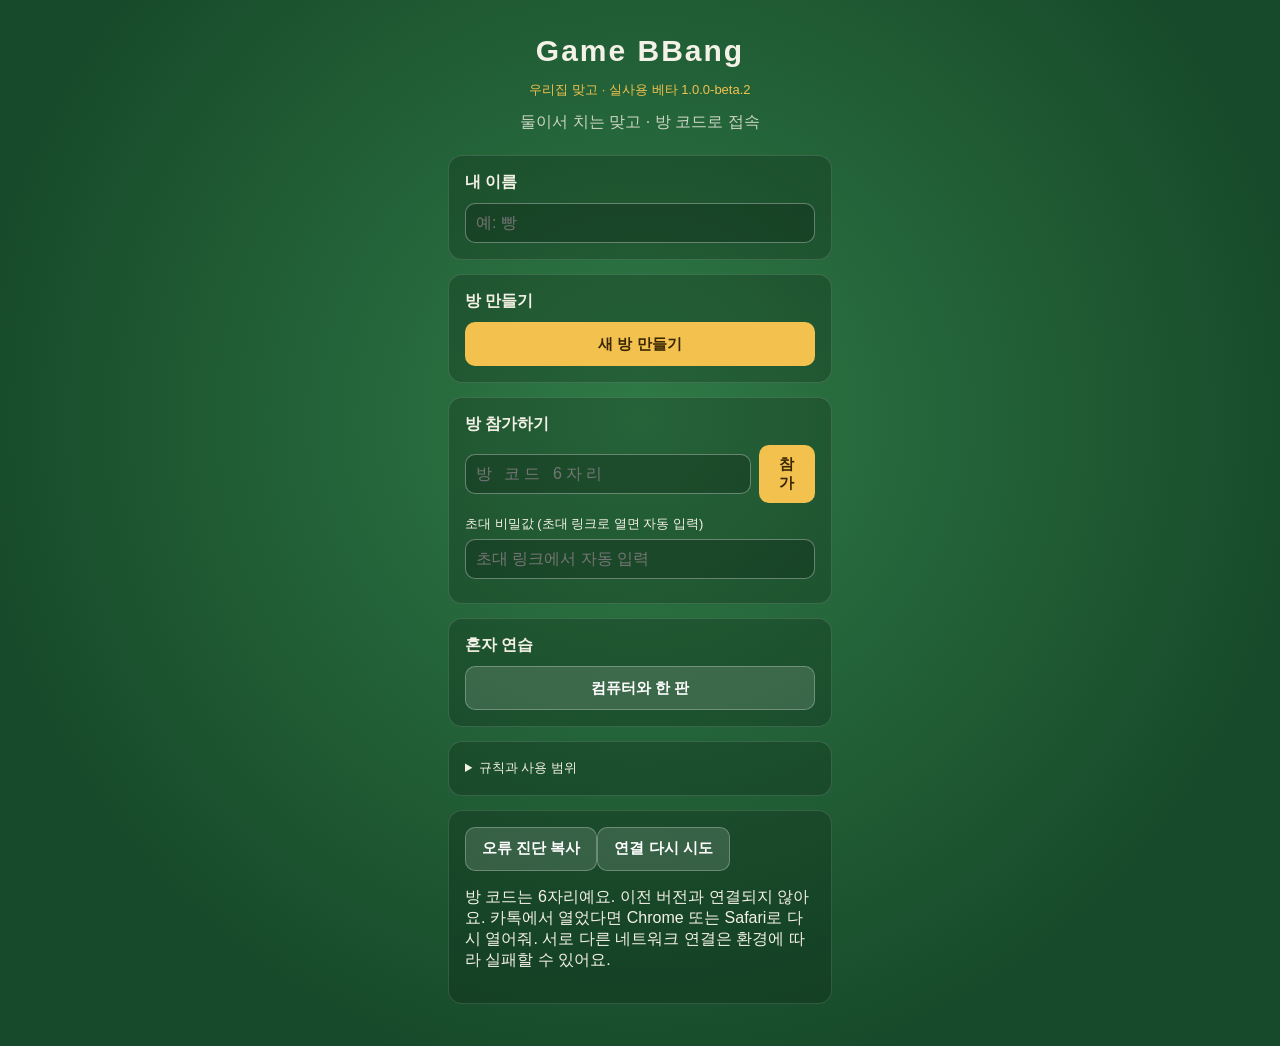
==== index.html @ 7ce7e58b "Restore passing checks and harden received state validation" ====
<!doctype html>
<html lang="ko">
<head>
<meta charset="utf-8">
<meta name="viewport" content="width=device-width,initial-scale=1">
<title>Game BBang · 우리집 맞고</title>
<script src="peerjs.min.js"></script>
<link rel="stylesheet" href="style.css?v=1.0.0-beta.2-r2">
</head>
<body>
<div id="updateNotice" role="status"></div>
<div id="globalNotice" role="status" aria-live="polite"></div>
<div id="lobby">
  <h1>Game BBang</h1><p class="build">우리집 맞고 · 실사용 베타 <span id="versionLabel"></span></p>
  <div class="sub">둘이서 치는 맞고 · 방 코드로 접속</div>
  <div class="panel">
    <h3>내 이름</h3>
    <input id="myname" maxlength="8" placeholder="예: 빵">
  </div>
  <div class="panel" id="hostPanel">
    <h3>방 만들기</h3>
    <button class="btn" style="width:100%" onclick="startHost()">새 방 만들기</button>
    <div id="resumeBox" style="margin-top:8px;display:none"><button class="btn2" style="width:100%" onclick="startHost(true)">이전 판 이어하기 (<span id="resumeCode"></span>)</button></div>
    <div id="hostWait" style="display:none">
      <div class="muted" style="margin-top:12px">상대에게 초대 링크를 둘끼리만 공유해줘</div>
      <div class="code" id="hostCode">----</div>
      <div class="row"><button class="btn2" style="flex:1" onclick="copyLink()">초대 링크 복사</button><button class="btn2" onclick="shareInvite()">초대 공유</button></div>
      <div class="muted" id="hostMsg" style="margin-top:8px;text-align:center">상대 접속 기다리는 중...</div>
    </div>
  </div>
  <div class="panel">
    <h3>방 참가하기</h3>
    <div class="row"><input id="joinCode" maxlength="6" placeholder="방 코드 6자리" style="text-transform:uppercase;letter-spacing:4px"><button class="btn" onclick="startGuest()">참가</button></div>
    <label for="joinSecret">초대 비밀값 (초대 링크로 열면 자동 입력)</label><input id="joinSecret" type="password" autocomplete="off" placeholder="초대 링크에서 자동 입력"><div class="muted" id="joinMsg" style="margin-top:8px"></div>
  </div>
  <div class="panel">
    <h3>혼자 연습</h3>
    <button class="btn2" style="width:100%" onclick="startBot()">컴퓨터와 한 판</button>
  </div>
  <details class="panel"><summary>규칙과 사용 범위</summary><div class="rules"><b>BBang 기본 맞고 1 · 실사용 베타</b><p>48장, 손패 10장씩, 바닥 8장. 손이나 바닥에 같은 월 4장이 있으면 다시 나눠요. 총통은 사용하지 않아요.</p><p>7점부터 고/스톱. 1고 +1점, 2고 이상 +2점. 3고부터 ×2, 4고 ×4… 마지막 손패로 새로 난 경우 자동 스톱. 고 이후 점수가 오르지 않고 패를 모두 쓰면 나가리.</p><p>3광 3점(비 포함 2), 4광 4, 5광 15. 열끗·띠는 5장부터 1점씩. 고도리 5, 홍단·청단·초단 각 3. 피는 10장부터 1점씩, 쌍피는 2장.</p><p>쪽·따닥·바닥 같은 월 3장 먹기·싹쓸이는 상대 피 한 장씩 가져와요. 쌍피만 있으면 그 한 장을 가져와요. 바닥 3장이 처음부터 깔린 경우도 동일해요. 자뻑 추가 보너스·3뻑 승리는 없어요. 마지막 전체 차례는 싹쓸이 보너스 없음.</p><p>피박: 이긴 사람 피 점수 있음, 상대 피 1~5. 광박: 이긴 사람 광 점수 있음, 상대 광 0. 멍박: 이긴 사람 열끗 7장 이상. 고박: 진 사람이 고 선언. 각 ×2.</p><p>흔들기: 내 차례 손에 같은 월 3장이 있으면 공개 선언. 월마다 판당 한 번, 승리 시 ×2. 폭탄·9월 열끗 쌍피 전환은 사용하지 않아요. 나가리마다 다음 판 배율 ×2 누적.</p><p>돈·환전·결제 없는 개인용 점수 게임. 방장은 전체 패를 관리하므로 부정행위 방지용 경쟁 서비스가 아니에요.</p></div></details>
<div class="panel"><button class="btn2" onclick="copyDiagnostics()">오류 진단 복사</button><button class="btn2" onclick="reconnectNow()">연결 다시 시도</button><p>방 코드는 6자리예요. 이전 버전과 연결되지 않아요. 카톡에서 열었다면 Chrome 또는 Safari로 다시 열어줘. 서로 다른 네트워크 연결은 환경에 따라 실패할 수 있어요.</p></div>
</div><!-- info wrapper -->
<div id="game">
  <div class="top"><span id="topL"></span><span id="conn"></span></div>
  <div style="text-align:right"><button class="btn2" style="font-size:12px;padding:5px 9px" onclick="askExit()">게임방 나가기</button></div>
  <div class="player" id="oppBox"></div>
  <div id="table"></div>
  <div id="lastPlay" aria-label="마지막 차례"></div>
  <div class="player" id="meBox"></div>
  <div id="connectionHelp" hidden class="panel"><b>연결을 확인 중이에요.</b><p>상대가 돌아올 때까지 진행을 멈춰요. 방장은 초대 링크를 다시 보내고, 참가자는 다시 연결을 눌러줘. 참가자는 최대 5회 자동 재시도해요. 복구가 끝날 때까지 패를 낼 수 없어요.</p><button class="btn2" onclick="reconnectNow()">다시 연결</button></div>
  <div class="gameTools"><button class="btn2" id="zoomButton" aria-pressed="false" onclick="toggleCardZoom()">패 크게</button><button class="btn2" onclick="showCaptures()">획득 패 보기</button><button class="btn2" id="soundButton" aria-pressed="false" onclick="toggleSound()">소리 켜기</button><button class="btn2" onclick="copyDiagnostics()">오류 진단</button><button class="btn2" onclick="shareInvite()" id="inGameShare">초대 공유</button></div>
<div id="status" role="status" aria-live="polite"></div>
  <div id="shakeBar" class="row" style="justify-content:center;flex-wrap:wrap"></div>
  <div id="hand"></div>
  <details id="history"><summary>이번 판 진행 기록 <span id="historyCount"></span></summary><div id="historyList" aria-live="polite"></div></details>
  <details id="gameHelp"><summary>게임 방법과 점수</summary><p>같은 월을 맞춰요. 노란 테두리는 바닥과 맞는 패, 파란 테두리는 선택할 패예요. Tab·Enter·스페이스로도 선택할 수 있어요.</p><div class="rules"><b>BBang 기본 맞고 1 · 실사용 베타</b><p>48장, 손패 10장씩, 바닥 8장. 손이나 바닥에 같은 월 4장이 있으면 다시 나눠요. 총통은 사용하지 않아요.</p><p>7점부터 고/스톱. 1고 +1점, 2고 이상 +2점. 3고부터 ×2, 4고 ×4… 마지막 손패로 새로 난 경우 자동 스톱. 고 이후 점수가 오르지 않고 패를 모두 쓰면 나가리.</p><p>3광 3점(비 포함 2), 4광 4, 5광 15. 열끗·띠는 5장부터 1점씩. 고도리 5, 홍단·청단·초단 각 3. 피는 10장부터 1점씩, 쌍피는 2장.</p><p>쪽·따닥·바닥 같은 월 3장 먹기·싹쓸이는 상대 피 한 장씩 가져와요. 쌍피만 있으면 그 한 장을 가져와요. 바닥 3장이 처음부터 깔린 경우도 동일해요. 자뻑 추가 보너스·3뻑 승리는 없어요. 마지막 전체 차례는 싹쓸이 보너스 없음.</p><p>피박: 이긴 사람 피 점수 있음, 상대 피 1~5. 광박: 이긴 사람 광 점수 있음, 상대 광 0. 멍박: 이긴 사람 열끗 7장 이상. 고박: 진 사람이 고 선언. 각 ×2.</p><p>흔들기: 내 차례 손에 같은 월 3장이 있으면 공개 선언. 월마다 판당 한 번, 승리 시 ×2. 폭탄·9월 열끗 쌍피 전환은 사용하지 않아요. 나가리마다 다음 판 배율 ×2 누적.</p><p>돈·환전·결제 없는 개인용 점수 게임. 방장은 전체 패를 관리하므로 부정행위 방지용 경쟁 서비스가 아니에요.</p></div></details>
</div>
<dialog id="diagnosticDialog" aria-labelledby="diagnosticTitle"><h2 id="diagnosticTitle">오류 진단</h2><p id="diagnosticStatus"></p><textarea id="diagnosticText" readonly aria-label="개인정보를 제외한 오류 진단"></textarea><button class="btn" onclick="$('diagnosticDialog').close()">닫기</button></dialog>
<dialog id="captureDialog" aria-labelledby="captureTitle"><h2 id="captureTitle">획득 패 자세히</h2><div id="captureContents"></div><button class="btn" onclick="$('captureDialog').close()">닫기</button></dialog>
<dialog id="exitConfirm" aria-labelledby="exitTitle"><h2 id="exitTitle">게임방을 나갈까?</h2><p id="exitMessage"></p><div class="row"><button type="button" class="btn2" onclick="$('exitConfirm').close()">계속 게임</button><button type="button" class="btn" onclick="leaveGame()">나가기</button></div></dialog>
<div id="modal"><div class="box" id="mbox"></div></div>
<div id="toast"></div><div id="sharing"><span id="shareMessage" role="status"></span><input id="inviteLink" aria-label="복사할 초대 주소" readonly hidden></div>

<script src="engine.js?v=1.0.0-beta.2-r2"></script>
<script src="network.js?v=1.0.0-beta.2-r2"></script>
<script src="ui.js?v=1.0.0-beta.2-r2"></script>
</body>
</html>
---- style.css ----
*{box-sizing:border-box}
body{margin:0;font-family:"Pretendard","Apple SD Gothic Neo","Malgun Gothic",sans-serif;background:radial-gradient(circle at 50% 40%,#2f7a46,#174a2a 75%);color:#f4f1e6;min-height:100vh;-webkit-user-select:none;user-select:none}
button{font-family:inherit;cursor:pointer;border:0;border-radius:10px;padding:10px 16px;font-size:15px;font-weight:700}
.btn{background:#f2c14e;color:#3a2600}.btn2{background:#ffffff22;color:#fff;border:1px solid #ffffff44}.btnr{background:#d9443b;color:#fff}
input{font-family:inherit;font-size:16px;padding:10px;border-radius:10px;border:1px solid #ffffff55;background:#00000033;color:#fff;width:100%}
#lobby{max-width:420px;margin:0 auto;padding:28px 18px}
#lobby h1{text-align:center;font-size:30px;margin:6px 0 2px;letter-spacing:2px}
#lobby .sub{text-align:center;opacity:.8;margin-bottom:22px}
.panel{background:#00000030;border:1px solid #ffffff22;border-radius:14px;padding:16px;margin-bottom:14px}
.panel h3{margin:0 0 10px;font-size:16px}
.row{display:flex;gap:8px;align-items:center}
.code{font-size:34px;font-weight:900;letter-spacing:6px;text-align:center;color:#f2c14e;margin:8px 0}
.muted{opacity:.75;font-size:13px}
details{font-size:13px;line-height:1.6}
#game{display:none;max-width:760px;margin:0 auto;padding:6px 8px 12px}
.top{display:flex;justify-content:space-between;align-items:center;font-size:13px;padding:4px 2px}
.top b{color:#f2c14e}
.player{background:#00000028;border-radius:12px;padding:6px 8px;margin:4px 0}
.phead{display:flex;justify-content:space-between;align-items:center;font-size:14px;margin-bottom:4px}
.phead .sc{font-weight:900;color:#f2c14e;font-size:16px}
.turnmark{display:inline-block;background:#f2c14e;color:#3a2600;border-radius:6px;padding:0 6px;font-size:12px;margin-left:4px}
.caps{display:flex;gap:6px;flex-wrap:wrap;min-height:34px}
.cg{display:flex;align-items:flex-end;background:#00000022;border-radius:6px;padding:2px 4px 2px 2px}
.cg .cards{display:flex}.cg .cards .card{margin-right:-14px}.cg .cards .card:last-child{margin-right:0}
.cg .cnt{font-size:11px;margin-left:4px;opacity:.9;white-space:nowrap}
.items{font-size:11px;opacity:.85;margin-top:2px;min-height:14px}
.backs{display:flex}.backs .card{margin-right:-18px}
#table{position:relative;min-height:170px;background:#0000001a;border:2px dashed #ffffff1f;border-radius:16px;margin:6px 0;padding:10px;display:flex;flex-wrap:wrap;gap:8px;align-content:flex-start;justify-content:center}
.stack{display:flex;flex-direction:column}.stack .card+.card{margin-top:calc(var(--w)*-0.95)}
.deck{position:relative;display:flex;flex-direction:column;align-items:center;font-size:12px;margin-right:6px}
#status{text-align:center;font-weight:700;padding:6px;min-height:30px}
#hand{display:flex;flex-wrap:wrap;justify-content:center;gap:5px;padding:6px 0 10px;--w:52px}
.card{--w:34px;width:var(--w);height:calc(var(--w)*1.55);border-radius:5px;background:linear-gradient(180deg,#fffaf0 0%,var(--mc,#eee) 100%);border:1.5px solid #8b1d1d;position:relative;display:inline-flex;flex-direction:column;align-items:center;justify-content:space-between;font-size:calc(var(--w)*.24);box-shadow:0 1px 3px #0007;padding:2px 0;color:#222;flex:none;transition:transform .15s}
#table .card{--w:42px}#hand .card{--w:52px}
.card .mo{font-weight:900;color:#8b1d1d;line-height:1}
.card .nm{font-size:.8em;color:#444;line-height:1}
.card .sym{font-weight:900;line-height:1.1;text-align:center;border-radius:4px;padding:1px 2px}
.k-gwang .sym{background:#d9443b;color:#fff;border-radius:50%;width:1.9em;height:1.9em;display:flex;align-items:center;justify-content:center;font-size:1.1em}
.k-hong .sym{background:#d9443b;color:#fff}.k-cheong .sym{background:#2f62c9;color:#fff}.k-cho .sym{background:#3f8f3a;color:#fff}.k-tti .sym{background:#888;color:#fff}
.k-yeol .sym{background:#f2c14e;color:#3a2600}.k-ssang .sym{background:#6b3fa0;color:#fff}.k-pi .sym{color:#666}
.card.back{background:repeating-linear-gradient(45deg,#b3261e,#b3261e 4px,#9b1d17 4px,#9b1d17 8px);border-color:#5a0f0b}
.card.back *{display:none}
.card.match{box-shadow:0 0 0 3px #f2c14e,0 2px 6px #000a}
.card.playable{cursor:pointer}.card.playable:hover{transform:translateY(-6px)}
.card.sel{transform:translateY(-10px);box-shadow:0 0 0 3px #fff}
.card.opt{cursor:pointer;box-shadow:0 0 0 3px #4ee0f2;animation:pulse 1s infinite}
.card.lastf{box-shadow:0 0 0 3px #ff8a3d}
@keyframes pulse{50%{transform:scale(1.07)}}
#modal{position:fixed;inset:0;background:#000a;display:none;align-items:center;justify-content:center;z-index:20;padding:16px}
#modal .box{background:#1f5e36;border:2px solid #f2c14e;border-radius:16px;padding:18px;max-width:380px;width:100%;text-align:center}
#modal h2{margin:0 0 10px}
#modal .opts{display:flex;justify-content:center;gap:12px;margin:12px 0}
#modal .opts .card{--w:60px}
#modal table{width:100%;font-size:14px;margin:8px 0;border-collapse:collapse}#modal td{padding:3px;border-bottom:1px solid #ffffff22}#modal td:last-child{text-align:right}
#toast{position:fixed;top:40%;left:50%;transform:translate(-50%,-50%);background:#f2c14e;color:#3a2600;font-size:28px;font-weight:900;padding:14px 26px;border-radius:16px;box-shadow:0 6px 24px #000a;display:none;z-index:30;white-space:nowrap}
#lastPlay{display:flex;gap:6px;align-items:center;justify-content:center;min-height:40px;margin:4px 0;font-size:12px;color:#fff}#lastPlay .card{--w:28px}#history{background:#00000028;border-radius:12px;padding:10px;margin:8px 0;font-size:13px}#history summary,#gameHelp summary{cursor:pointer;font-weight:700}#gameHelp{background:#00000028;border-radius:12px;padding:10px;margin:8px 0;font-size:13px;line-height:1.65}button.card:focus-visible{outline:4px solid #fff;outline-offset:3px;z-index:2}#historyList{max-height:180px;overflow:auto;margin-top:8px;line-height:1.6}#historyList p{margin:3px 0;border-bottom:1px solid #ffffff18;padding:3px 0}
#exitConfirm{max-width:360px;width:calc(100% - 32px);border:2px solid #f2c14e;border-radius:16px;background:#1f5e36;color:#fff;padding:20px;font-family:inherit}#exitConfirm::backdrop{background:#000a}#exitConfirm h2{margin:0 0 10px;font-size:20px}#exitConfirm p{line-height:1.5}#exitConfirm .row{justify-content:flex-end}
#conn{font-size:12px}
.dot{display:inline-block;width:8px;height:8px;border-radius:50%;background:#aaa;margin-right:4px}.dot.on{background:#5ee06b}.dot.off{background:#e05e5e}

/* Mobile release skin */
:root{color-scheme:dark}body{touch-action:manipulation}input{user-select:text}label{display:block;font-size:13px;margin-top:12px;margin-bottom:6px}.build{text-align:center;color:#f2c14e;font-size:13px}.rules p{line-height:1.7}button{min-height:44px}button:disabled{opacity:.5;cursor:default}.top{flex-wrap:wrap;gap:8px}.phead{flex-wrap:wrap;gap:5px}.caps{max-width:100%;overflow:hidden}.cg{max-width:100%}.cg .cards{flex-wrap:wrap;gap:1px}.cg .cards .card{margin-right:0;--w:23px}.cg .cards .card .nm{display:none}.cg .cards .card .art{opacity:.65}.backs .card{--w:24px;margin-right:-13px}#hand{gap:7px}#hand .card{--w:54px}#table .card{--w:46px}#table{min-height:155px;gap:8px;padding:10px 5px}.card{overflow:hidden;isolation:isolate}.art{position:absolute;left:0;bottom:5px;width:100%;height:80%;z-index:-1;opacity:.8}.card .mo{align-self:flex-start;padding-left:3px;background:#fff9;border-radius:3px}.card .sym{font-size:.9em;background:#fff8;z-index:1}.card .nm{font-size:.7em;background:#fffd;width:100%;text-align:center}.k-gwang .sym{background:#b3261e;color:white}.k-hong .sym{background:#b3261e;color:white}.k-cheong .sym{background:#265bc1;color:white}.k-cho .sym{background:#267b38;color:white}.card.opt{animation:none;outline:2px solid #4ee0f2}.card.playable:hover{transform:none}#lastPlay{flex-wrap:wrap}#modal .box{max-height:86dvh;overflow:auto;overscroll-behavior:contain}#modal{padding:8px}#toast{max-width:90vw;white-space:normal;font-size:18px;pointer-events:none}.modalActions{display:flex;flex-wrap:wrap;gap:8px;justify-content:center;margin-top:10px}#sharing{position:fixed;bottom:8px;left:5%;width:90%;z-index:40;background:#153e26;border-radius:8px;padding:0 5px}#sharing:has(#shareMessage:empty){display:none}#exitConfirm{max-height:85dvh;overflow:auto}#exitConfirm .row{flex-wrap:wrap}#status{line-height:1.6}#connectionHelp[hidden]{display:none}@media(max-width:360px){#hand .card{--w:48px}#table .card{--w:44px}.phead{font-size:12px}}@media(prefers-reduced-motion:reduce){*{transition:none!important;animation:none!important}}

/* Recovery release */
#globalNotice{position:sticky;top:0;z-index:60;background:#fff2b7;color:#292100;padding:10px;font-size:14px;text-align:center;overflow-wrap:anywhere}#globalNotice:empty{display:none}.gameTools{display:flex;gap:6px;flex-wrap:wrap;justify-content:center;margin-top:8px}.gameTools button{font-size:12px;padding:7px 9px}.connectionWarning{background:#fff2b7;color:#292100;border-radius:6px;padding:10px}#game.largeCards #hand .card{--w:64px}#game.largeCards #table .card{--w:54px}#diagnosticDialog,#captureDialog{max-width:600px;width:calc(100% - 24px);max-height:85dvh;overflow:auto;border:2px solid #f2c14e;border-radius:14px;background:#1f5e36;color:#fff;padding:16px}#diagnosticText{width:100%;height:250px;user-select:text;color:#222;background:#fff;font-size:13px}#captureDialog .cg .cards .card{--w:54px}#captureDialog .caps,#captureDialog .cg{overflow:visible;flex-wrap:wrap}#captureDialog .cg{margin-bottom:8px}#captureDialog .cg .cards .card .nm{display:block}#captureDialog .cg .cards .card .art{opacity:.8}button:disabled{cursor:default}#sharing input{user-select:text}.modalActions button{min-height:44px}

#updateNotice{position:sticky;top:0;z-index:59;background:#173e66;color:#fff;padding:8px;text-align:center;font-size:13px}#updateNotice:empty{display:none}
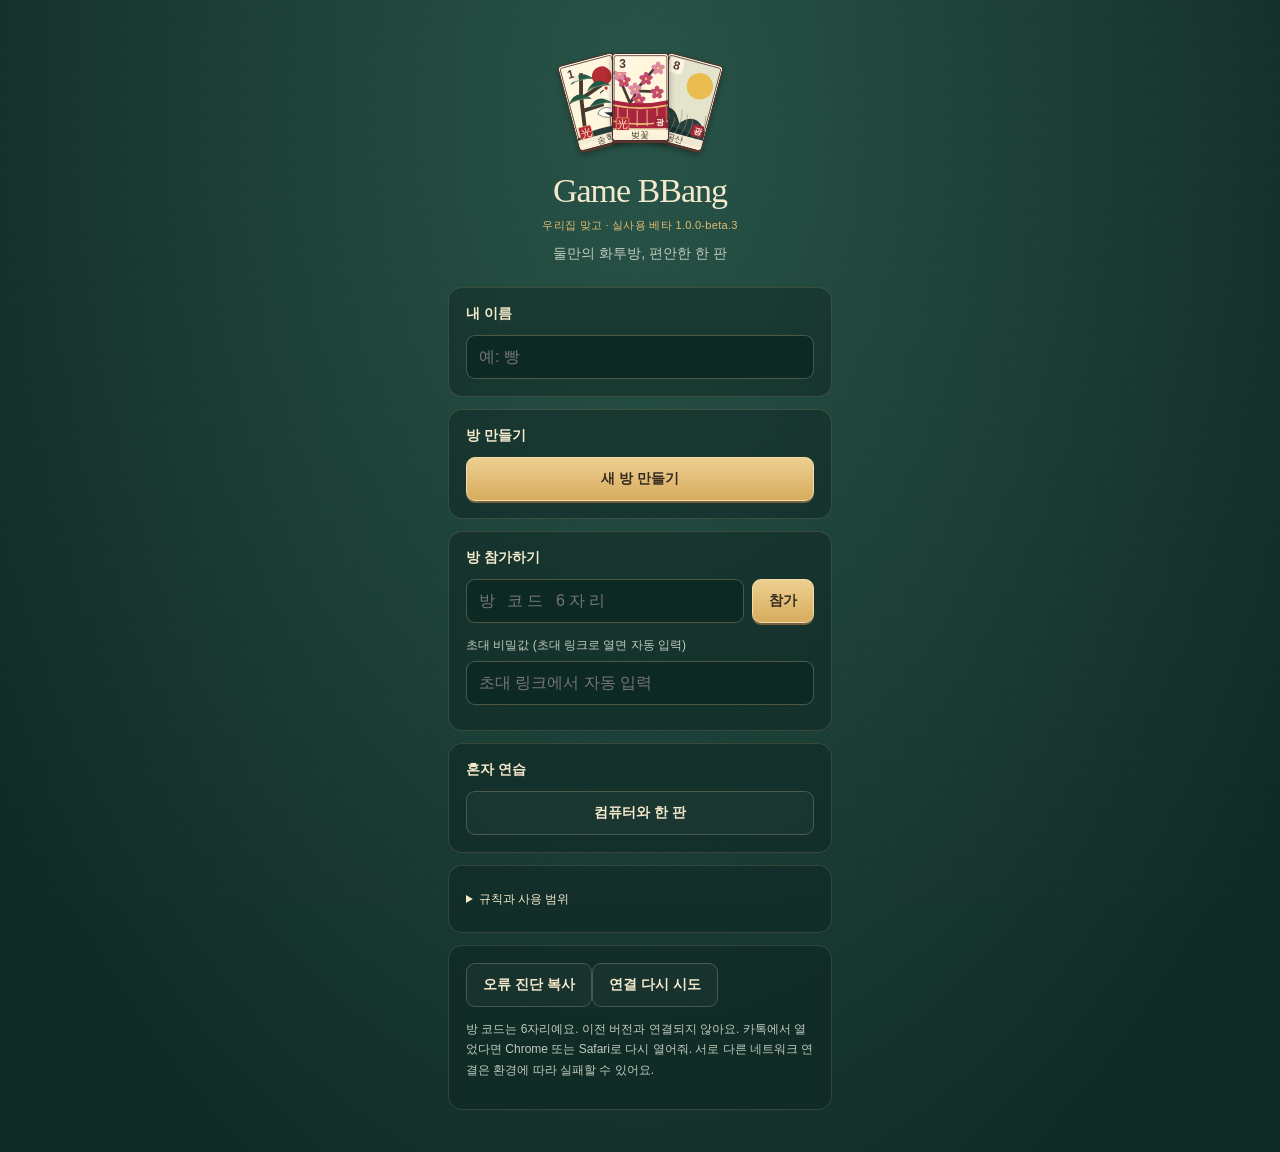
==== commit dac5d3fb: "Add original hwatu artwork and graphics preview" ====
--- a/index.html
+++ b/index.html
@@ -5,14 +5,14 @@
 <meta name="viewport" content="width=device-width,initial-scale=1">
 <title>Game BBang · 우리집 맞고</title>
 <script src="peerjs.min.js"></script>
-<link rel="stylesheet" href="style.css?v=1.0.0-beta.2-r2">
+<link rel="stylesheet" href="style.css?v=1.0.0-beta.3">
 </head>
 <body>
 <div id="updateNotice" role="status"></div>
 <div id="globalNotice" role="status" aria-live="polite"></div>
 <div id="lobby">
-  <h1>Game BBang</h1><p class="build">우리집 맞고 · 실사용 베타 <span id="versionLabel"></span></p>
-  <div class="sub">둘이서 치는 맞고 · 방 코드로 접속</div>
+  <div class="lobby-mark" id="lobbyMark" aria-hidden="true"></div><h1>Game BBang</h1><p class="build">우리집 맞고 · 실사용 베타 <span id="versionLabel"></span></p>
+  <div class="sub">둘만의 화투방, 편안한 한 판</div>
   <div class="panel">
     <h3>내 이름</h3>
     <input id="myname" maxlength="8" placeholder="예: 빵">
@@ -42,27 +42,29 @@
 </div><!-- info wrapper -->
 <div id="game">
   <div class="top"><span id="topL"></span><span id="conn"></span></div>
-  <div style="text-align:right"><button class="btn2" style="font-size:12px;padding:5px 9px" onclick="askExit()">게임방 나가기</button></div>
+  <div class="exitRow"><button class="btn2" style="font-size:12px;padding:5px 9px" onclick="askExit()">게임방 나가기</button></div>
   <div class="player" id="oppBox"></div>
   <div id="table"></div>
   <div id="lastPlay" aria-label="마지막 차례"></div>
   <div class="player" id="meBox"></div>
   <div id="connectionHelp" hidden class="panel"><b>연결을 확인 중이에요.</b><p>상대가 돌아올 때까지 진행을 멈춰요. 방장은 초대 링크를 다시 보내고, 참가자는 다시 연결을 눌러줘. 참가자는 최대 5회 자동 재시도해요. 복구가 끝날 때까지 패를 낼 수 없어요.</p><button class="btn2" onclick="reconnectNow()">다시 연결</button></div>
-  <div class="gameTools"><button class="btn2" id="zoomButton" aria-pressed="false" onclick="toggleCardZoom()">패 크게</button><button class="btn2" onclick="showCaptures()">획득 패 보기</button><button class="btn2" id="soundButton" aria-pressed="false" onclick="toggleSound()">소리 켜기</button><button class="btn2" onclick="copyDiagnostics()">오류 진단</button><button class="btn2" onclick="shareInvite()" id="inGameShare">초대 공유</button></div>
+
 <div id="status" role="status" aria-live="polite"></div>
   <div id="shakeBar" class="row" style="justify-content:center;flex-wrap:wrap"></div>
   <div id="hand"></div>
+  <details class="toolsPanel"><summary>도구 · 설정</summary>  <div class="gameTools"><button class="btn2" id="zoomButton" aria-pressed="false" onclick="toggleCardZoom()">패 크게</button><button class="btn2" onclick="showCaptures()">획득 패 보기</button><button class="btn2" id="soundButton" aria-pressed="false" onclick="toggleSound()">소리 켜기</button><button class="btn2" onclick="copyDiagnostics()">오류 진단</button><button class="btn2" onclick="shareInvite()" id="inGameShare">초대 공유</button></div></details>
   <details id="history"><summary>이번 판 진행 기록 <span id="historyCount"></span></summary><div id="historyList" aria-live="polite"></div></details>
   <details id="gameHelp"><summary>게임 방법과 점수</summary><p>같은 월을 맞춰요. 노란 테두리는 바닥과 맞는 패, 파란 테두리는 선택할 패예요. Tab·Enter·스페이스로도 선택할 수 있어요.</p><div class="rules"><b>BBang 기본 맞고 1 · 실사용 베타</b><p>48장, 손패 10장씩, 바닥 8장. 손이나 바닥에 같은 월 4장이 있으면 다시 나눠요. 총통은 사용하지 않아요.</p><p>7점부터 고/스톱. 1고 +1점, 2고 이상 +2점. 3고부터 ×2, 4고 ×4… 마지막 손패로 새로 난 경우 자동 스톱. 고 이후 점수가 오르지 않고 패를 모두 쓰면 나가리.</p><p>3광 3점(비 포함 2), 4광 4, 5광 15. 열끗·띠는 5장부터 1점씩. 고도리 5, 홍단·청단·초단 각 3. 피는 10장부터 1점씩, 쌍피는 2장.</p><p>쪽·따닥·바닥 같은 월 3장 먹기·싹쓸이는 상대 피 한 장씩 가져와요. 쌍피만 있으면 그 한 장을 가져와요. 바닥 3장이 처음부터 깔린 경우도 동일해요. 자뻑 추가 보너스·3뻑 승리는 없어요. 마지막 전체 차례는 싹쓸이 보너스 없음.</p><p>피박: 이긴 사람 피 점수 있음, 상대 피 1~5. 광박: 이긴 사람 광 점수 있음, 상대 광 0. 멍박: 이긴 사람 열끗 7장 이상. 고박: 진 사람이 고 선언. 각 ×2.</p><p>흔들기: 내 차례 손에 같은 월 3장이 있으면 공개 선언. 월마다 판당 한 번, 승리 시 ×2. 폭탄·9월 열끗 쌍피 전환은 사용하지 않아요. 나가리마다 다음 판 배율 ×2 누적.</p><p>돈·환전·결제 없는 개인용 점수 게임. 방장은 전체 패를 관리하므로 부정행위 방지용 경쟁 서비스가 아니에요.</p></div></details>
 </div>
 <dialog id="diagnosticDialog" aria-labelledby="diagnosticTitle"><h2 id="diagnosticTitle">오류 진단</h2><p id="diagnosticStatus"></p><textarea id="diagnosticText" readonly aria-label="개인정보를 제외한 오류 진단"></textarea><button class="btn" onclick="$('diagnosticDialog').close()">닫기</button></dialog>
 <dialog id="captureDialog" aria-labelledby="captureTitle"><h2 id="captureTitle">획득 패 자세히</h2><div id="captureContents"></div><button class="btn" onclick="$('captureDialog').close()">닫기</button></dialog>
 <dialog id="exitConfirm" aria-labelledby="exitTitle"><h2 id="exitTitle">게임방을 나갈까?</h2><p id="exitMessage"></p><div class="row"><button type="button" class="btn2" onclick="$('exitConfirm').close()">계속 게임</button><button type="button" class="btn" onclick="leaveGame()">나가기</button></div></dialog>
-<div id="modal"><div class="box" id="mbox"></div></div>
+<div id="modal" role="dialog" aria-modal="true" aria-label="선택 및 판 결과"><div class="box" id="mbox"></div></div>
 <div id="toast"></div><div id="sharing"><span id="shareMessage" role="status"></span><input id="inviteLink" aria-label="복사할 초대 주소" readonly hidden></div>
 
-<script src="engine.js?v=1.0.0-beta.2-r2"></script>
-<script src="network.js?v=1.0.0-beta.2-r2"></script>
-<script src="ui.js?v=1.0.0-beta.2-r2"></script>
+<script src="engine.js?v=1.0.0-beta.3"></script>
+<script src="network.js?v=1.0.0-beta.3"></script>
+<script src="artwork.js?v=1.0.0-beta.3"></script>
+<script src="ui.js?v=1.0.0-beta.3"></script>
 </body>
 </html>
--- a/style.css
+++ b/style.css
@@ -1,68 +1 @@
-
-*{box-sizing:border-box}
-body{margin:0;font-family:"Pretendard","Apple SD Gothic Neo","Malgun Gothic",sans-serif;background:radial-gradient(circle at 50% 40%,#2f7a46,#174a2a 75%);color:#f4f1e6;min-height:100vh;-webkit-user-select:none;user-select:none}
-button{font-family:inherit;cursor:pointer;border:0;border-radius:10px;padding:10px 16px;font-size:15px;font-weight:700}
-.btn{background:#f2c14e;color:#3a2600}.btn2{background:#ffffff22;color:#fff;border:1px solid #ffffff44}.btnr{background:#d9443b;color:#fff}
-input{font-family:inherit;font-size:16px;padding:10px;border-radius:10px;border:1px solid #ffffff55;background:#00000033;color:#fff;width:100%}
-#lobby{max-width:420px;margin:0 auto;padding:28px 18px}
-#lobby h1{text-align:center;font-size:30px;margin:6px 0 2px;letter-spacing:2px}
-#lobby .sub{text-align:center;opacity:.8;margin-bottom:22px}
-.panel{background:#00000030;border:1px solid #ffffff22;border-radius:14px;padding:16px;margin-bottom:14px}
-.panel h3{margin:0 0 10px;font-size:16px}
-.row{display:flex;gap:8px;align-items:center}
-.code{font-size:34px;font-weight:900;letter-spacing:6px;text-align:center;color:#f2c14e;margin:8px 0}
-.muted{opacity:.75;font-size:13px}
-details{font-size:13px;line-height:1.6}
-#game{display:none;max-width:760px;margin:0 auto;padding:6px 8px 12px}
-.top{display:flex;justify-content:space-between;align-items:center;font-size:13px;padding:4px 2px}
-.top b{color:#f2c14e}
-.player{background:#00000028;border-radius:12px;padding:6px 8px;margin:4px 0}
-.phead{display:flex;justify-content:space-between;align-items:center;font-size:14px;margin-bottom:4px}
-.phead .sc{font-weight:900;color:#f2c14e;font-size:16px}
-.turnmark{display:inline-block;background:#f2c14e;color:#3a2600;border-radius:6px;padding:0 6px;font-size:12px;margin-left:4px}
-.caps{display:flex;gap:6px;flex-wrap:wrap;min-height:34px}
-.cg{display:flex;align-items:flex-end;background:#00000022;border-radius:6px;padding:2px 4px 2px 2px}
-.cg .cards{display:flex}.cg .cards .card{margin-right:-14px}.cg .cards .card:last-child{margin-right:0}
-.cg .cnt{font-size:11px;margin-left:4px;opacity:.9;white-space:nowrap}
-.items{font-size:11px;opacity:.85;margin-top:2px;min-height:14px}
-.backs{display:flex}.backs .card{margin-right:-18px}
-#table{position:relative;min-height:170px;background:#0000001a;border:2px dashed #ffffff1f;border-radius:16px;margin:6px 0;padding:10px;display:flex;flex-wrap:wrap;gap:8px;align-content:flex-start;justify-content:center}
-.stack{display:flex;flex-direction:column}.stack .card+.card{margin-top:calc(var(--w)*-0.95)}
-.deck{position:relative;display:flex;flex-direction:column;align-items:center;font-size:12px;margin-right:6px}
-#status{text-align:center;font-weight:700;padding:6px;min-height:30px}
-#hand{display:flex;flex-wrap:wrap;justify-content:center;gap:5px;padding:6px 0 10px;--w:52px}
-.card{--w:34px;width:var(--w);height:calc(var(--w)*1.55);border-radius:5px;background:linear-gradient(180deg,#fffaf0 0%,var(--mc,#eee) 100%);border:1.5px solid #8b1d1d;position:relative;display:inline-flex;flex-direction:column;align-items:center;justify-content:space-between;font-size:calc(var(--w)*.24);box-shadow:0 1px 3px #0007;padding:2px 0;color:#222;flex:none;transition:transform .15s}
-#table .card{--w:42px}#hand .card{--w:52px}
-.card .mo{font-weight:900;color:#8b1d1d;line-height:1}
-.card .nm{font-size:.8em;color:#444;line-height:1}
-.card .sym{font-weight:900;line-height:1.1;text-align:center;border-radius:4px;padding:1px 2px}
-.k-gwang .sym{background:#d9443b;color:#fff;border-radius:50%;width:1.9em;height:1.9em;display:flex;align-items:center;justify-content:center;font-size:1.1em}
-.k-hong .sym{background:#d9443b;color:#fff}.k-cheong .sym{background:#2f62c9;color:#fff}.k-cho .sym{background:#3f8f3a;color:#fff}.k-tti .sym{background:#888;color:#fff}
-.k-yeol .sym{background:#f2c14e;color:#3a2600}.k-ssang .sym{background:#6b3fa0;color:#fff}.k-pi .sym{color:#666}
-.card.back{background:repeating-linear-gradient(45deg,#b3261e,#b3261e 4px,#9b1d17 4px,#9b1d17 8px);border-color:#5a0f0b}
-.card.back *{display:none}
-.card.match{box-shadow:0 0 0 3px #f2c14e,0 2px 6px #000a}
-.card.playable{cursor:pointer}.card.playable:hover{transform:translateY(-6px)}
-.card.sel{transform:translateY(-10px);box-shadow:0 0 0 3px #fff}
-.card.opt{cursor:pointer;box-shadow:0 0 0 3px #4ee0f2;animation:pulse 1s infinite}
-.card.lastf{box-shadow:0 0 0 3px #ff8a3d}
-@keyframes pulse{50%{transform:scale(1.07)}}
-#modal{position:fixed;inset:0;background:#000a;display:none;align-items:center;justify-content:center;z-index:20;padding:16px}
-#modal .box{background:#1f5e36;border:2px solid #f2c14e;border-radius:16px;padding:18px;max-width:380px;width:100%;text-align:center}
-#modal h2{margin:0 0 10px}
-#modal .opts{display:flex;justify-content:center;gap:12px;margin:12px 0}
-#modal .opts .card{--w:60px}
-#modal table{width:100%;font-size:14px;margin:8px 0;border-collapse:collapse}#modal td{padding:3px;border-bottom:1px solid #ffffff22}#modal td:last-child{text-align:right}
-#toast{position:fixed;top:40%;left:50%;transform:translate(-50%,-50%);background:#f2c14e;color:#3a2600;font-size:28px;font-weight:900;padding:14px 26px;border-radius:16px;box-shadow:0 6px 24px #000a;display:none;z-index:30;white-space:nowrap}
-#lastPlay{display:flex;gap:6px;align-items:center;justify-content:center;min-height:40px;margin:4px 0;font-size:12px;color:#fff}#lastPlay .card{--w:28px}#history{background:#00000028;border-radius:12px;padding:10px;margin:8px 0;font-size:13px}#history summary,#gameHelp summary{cursor:pointer;font-weight:700}#gameHelp{background:#00000028;border-radius:12px;padding:10px;margin:8px 0;font-size:13px;line-height:1.65}button.card:focus-visible{outline:4px solid #fff;outline-offset:3px;z-index:2}#historyList{max-height:180px;overflow:auto;margin-top:8px;line-height:1.6}#historyList p{margin:3px 0;border-bottom:1px solid #ffffff18;padding:3px 0}
-#exitConfirm{max-width:360px;width:calc(100% - 32px);border:2px solid #f2c14e;border-radius:16px;background:#1f5e36;color:#fff;padding:20px;font-family:inherit}#exitConfirm::backdrop{background:#000a}#exitConfirm h2{margin:0 0 10px;font-size:20px}#exitConfirm p{line-height:1.5}#exitConfirm .row{justify-content:flex-end}
-#conn{font-size:12px}
-.dot{display:inline-block;width:8px;height:8px;border-radius:50%;background:#aaa;margin-right:4px}.dot.on{background:#5ee06b}.dot.off{background:#e05e5e}
-
-/* Mobile release skin */
-:root{color-scheme:dark}body{touch-action:manipulation}input{user-select:text}label{display:block;font-size:13px;margin-top:12px;margin-bottom:6px}.build{text-align:center;color:#f2c14e;font-size:13px}.rules p{line-height:1.7}button{min-height:44px}button:disabled{opacity:.5;cursor:default}.top{flex-wrap:wrap;gap:8px}.phead{flex-wrap:wrap;gap:5px}.caps{max-width:100%;overflow:hidden}.cg{max-width:100%}.cg .cards{flex-wrap:wrap;gap:1px}.cg .cards .card{margin-right:0;--w:23px}.cg .cards .card .nm{display:none}.cg .cards .card .art{opacity:.65}.backs .card{--w:24px;margin-right:-13px}#hand{gap:7px}#hand .card{--w:54px}#table .card{--w:46px}#table{min-height:155px;gap:8px;padding:10px 5px}.card{overflow:hidden;isolation:isolate}.art{position:absolute;left:0;bottom:5px;width:100%;height:80%;z-index:-1;opacity:.8}.card .mo{align-self:flex-start;padding-left:3px;background:#fff9;border-radius:3px}.card .sym{font-size:.9em;background:#fff8;z-index:1}.card .nm{font-size:.7em;background:#fffd;width:100%;text-align:center}.k-gwang .sym{background:#b3261e;color:white}.k-hong .sym{background:#b3261e;color:white}.k-cheong .sym{background:#265bc1;color:white}.k-cho .sym{background:#267b38;color:white}.card.opt{animation:none;outline:2px solid #4ee0f2}.card.playable:hover{transform:none}#lastPlay{flex-wrap:wrap}#modal .box{max-height:86dvh;overflow:auto;overscroll-behavior:contain}#modal{padding:8px}#toast{max-width:90vw;white-space:normal;font-size:18px;pointer-events:none}.modalActions{display:flex;flex-wrap:wrap;gap:8px;justify-content:center;margin-top:10px}#sharing{position:fixed;bottom:8px;left:5%;width:90%;z-index:40;background:#153e26;border-radius:8px;padding:0 5px}#sharing:has(#shareMessage:empty){display:none}#exitConfirm{max-height:85dvh;overflow:auto}#exitConfirm .row{flex-wrap:wrap}#status{line-height:1.6}#connectionHelp[hidden]{display:none}@media(max-width:360px){#hand .card{--w:48px}#table .card{--w:44px}.phead{font-size:12px}}@media(prefers-reduced-motion:reduce){*{transition:none!important;animation:none!important}}
-
-/* Recovery release */
-#globalNotice{position:sticky;top:0;z-index:60;background:#fff2b7;color:#292100;padding:10px;font-size:14px;text-align:center;overflow-wrap:anywhere}#globalNotice:empty{display:none}.gameTools{display:flex;gap:6px;flex-wrap:wrap;justify-content:center;margin-top:8px}.gameTools button{font-size:12px;padding:7px 9px}.connectionWarning{background:#fff2b7;color:#292100;border-radius:6px;padding:10px}#game.largeCards #hand .card{--w:64px}#game.largeCards #table .card{--w:54px}#diagnosticDialog,#captureDialog{max-width:600px;width:calc(100% - 24px);max-height:85dvh;overflow:auto;border:2px solid #f2c14e;border-radius:14px;background:#1f5e36;color:#fff;padding:16px}#diagnosticText{width:100%;height:250px;user-select:text;color:#222;background:#fff;font-size:13px}#captureDialog .cg .cards .card{--w:54px}#captureDialog .caps,#captureDialog .cg{overflow:visible;flex-wrap:wrap}#captureDialog .cg{margin-bottom:8px}#captureDialog .cg .cards .card .nm{display:block}#captureDialog .cg .cards .card .art{opacity:.8}button:disabled{cursor:default}#sharing input{user-select:text}.modalActions button{min-height:44px}
-
-#updateNotice{position:sticky;top:0;z-index:59;background:#173e66;color:#fff;padding:8px;text-align:center;font-size:13px}#updateNotice:empty{display:none}
+*{box-sizing:border-box} :root{color-scheme:dark;--ink:#f4e9cc;--gold:#e1bd72;--felt:#173e34;--line:#c6ac7333;--muted:#c1cbbd}body{margin:0;background:radial-gradient(ellipse at 50% 10%,#285448,#102b26 85%);color:var(--ink);font-family:"Pretendard","Apple SD Gothic Neo","Malgun Gothic",sans-serif;min-height:100vh;touch-action:manipulation;-webkit-user-select:none;user-select:none}body:before{content:"";position:fixed;inset:0;pointer-events:none;opacity:.045;background-image:url("data:image/svg+xml,%3Csvg xmlns='http://www.w3.org/2000/svg' width='6' height='6'%3E%3Cpath d='M0 0h1v1H0zm3 3h1v1H3z' fill='%23ffffff'/%3E%3C/svg%3E")}button,input{font:inherit}button{cursor:pointer;border:0;border-radius:9px;padding:11px 16px;min-height:44px;font-size:14px;font-weight:700;touch-action:manipulation}button:disabled{opacity:.52;cursor:default}button:focus-visible,summary:focus-visible{outline:3px solid #90d9e6;outline-offset:3px}.btn{background:linear-gradient(#edcf91,#d7ac5d);color:#322b20;border:1px solid #f5ddaa;box-shadow:0 2px 0 #77613e}.btn2{background:#ffffff08;color:var(--ink);border:1px solid #d2c09844}.btnr{background:#a93342;color:#fff5e1;border:1px solid #d1777e}.row{display:flex;gap:8px;align-items:center}.row>input{min-width:0;flex:1}.row>button{flex-shrink:0;white-space:nowrap}input{padding:12px;border:1px solid #ccba8c55;border-radius:9px;background:#0d2923;color:#fff3d2;width:100%;font-size:16px;user-select:text}label{display:block;font-size:12px;color:var(--muted);margin:14px 0 7px}h1,h2,h3,p{overflow-wrap:anywhere}#lobby{position:relative;max-width:420px;margin:auto;padding:30px 18px}#lobby h1{text-align:center;font-family:Georgia,serif;font-size:34px;font-weight:500;letter-spacing:-1px;margin:6px 0 8px}.build{text-align:center;color:var(--gold);font-size:11px;letter-spacing:.3px;margin:0 0 12px}.sub{text-align:center;font-size:14px;color:var(--muted);margin:0 0 24px}.lobby-mark{display:flex;justify-content:center;align-items:center;height:110px;margin:2px 0 16px}.lobby-mark .card{--w:57px;transform:rotate(-15deg) translate(12px,4px)}.lobby-mark .card:nth-child(2){transform:translateY(-4px);z-index:1}.lobby-mark .card:nth-child(3){transform:rotate(15deg) translate(-12px,4px)}.panel{background:#0a201c66;border:1px solid var(--line);border-radius:14px;padding:17px;margin-bottom:12px}.panel h3{font-size:14px;font-weight:600;margin:0 0 12px}.panel p{font-size:12px;line-height:1.7;color:var(--muted)}.code{font-size:34px;font-weight:800;letter-spacing:6px;text-align:center;color:var(--gold);margin:16px 0}.muted{font-size:12px;color:var(--muted);line-height:1.6}details{font-size:12px;line-height:1.7}summary{cursor:pointer;min-height:32px;align-content:center}#game{display:none;position:relative;max-width:760px;margin:auto;padding:8px 10px 24px}.top{display:flex;justify-content:space-between;gap:5px;align-items:center;font-size:11px;line-height:1.6;flex-wrap:wrap;padding:2px}.top b{color:var(--gold)}#conn{font-size:10px;color:#b9d6bb}#game>.exitRow{text-align:right;height:36px}#game>.exitRow button{min-height:32px;padding:5px 10px;font-size:11px}.player{border:1px solid #d6be7a22;background:#0a241e80;border-radius:12px;padding:9px;margin:4px 0}.phead{display:flex;align-items:center;gap:6px;justify-content:space-between;font-size:13px;flex-wrap:wrap;min-height:22px}.phead .sc{font-size:21px;font-weight:800;color:var(--gold);font-variant-numeric:tabular-nums}.turnmark{display:inline-flex;align-items:center;font-size:10px;color:#292a20;background:var(--gold);padding:1px 6px;border-radius:10px;margin-left:5px;font-weight:700}.caps{display:flex;gap:5px;flex-wrap:wrap;max-width:100%;margin-top:5px;min-height:12px}.cg{display:flex;align-items:center;gap:4px;border-radius:5px;padding:2px 4px;background:#0002;max-width:100%}.cg .cards{display:flex;align-items:flex-end}.cg .cards .card{--w:22px;margin-right:-15px;box-shadow:none}.cg .cards .card:last-child{margin-right:0}.cg .cnt{font-size:10px;color:var(--muted);white-space:nowrap}.cg .cards .card .mo,.cg .cards .card .sym,.cg .cards .card .nm{display:none}.items{font-size:10px;color:#c1cbbd;margin-top:4px;line-height:1.5;min-height:0}.backs{display:flex}.backs .card{--w:18px;margin-right:-12px;box-shadow:none}.backs .card:last-child{margin-right:0}#table{position:relative;display:flex;flex-wrap:wrap;justify-content:center;align-content:center;gap:11px 9px;min-height:207px;margin:9px 0;padding:15px 8px;border:1px solid #d9c18b55;border-radius:25px;background:radial-gradient(ellipse,#2c6150,#214c40 75%);box-shadow:inset 0 0 0 4px #173d3299,inset 0 7px 18px #0003}#table:before{content:"우리집 맞고";position:absolute;inset:0;display:grid;place-items:center;pointer-events:none;font-size:25px;letter-spacing:6px;color:#d6c18a0c;font-weight:800}.stack{display:flex;flex-direction:column;isolation:isolate}.stack .card+.card{margin-top:calc(var(--w)*-1.08)}.deck{display:flex;flex-direction:column;align-items:center;justify-content:center;gap:4px;font-size:10px;color:#e4d9b9;margin-right:5px}.deck .card{box-shadow:2px 2px #b59f7b,4px 4px #4d332e,5px 5px 6px #0007}#hand{display:flex;flex-wrap:wrap;justify-content:center;gap:8px 6px;max-width:336px;margin:auto;padding:8px 0 12px} .card{--w:36px;position:relative;width:var(--w);height:calc(var(--w)*1.55);border-radius:4px;display:inline-flex;flex:none;overflow:visible;isolation:isolate;border:1px solid #462e2e;background:#fff2d8;color:#292820;box-shadow:0 2px 0 #5d352b,0 4px 6px #0005;padding:0;min-height:0;vertical-align:middle;font-size:calc(var(--w)*.19);transition:transform .14s ease,box-shadow .14s ease}.card .art{position:absolute;inset:0;width:100%;height:100%;border-radius:3px;z-index:0;pointer-events:none}.card .mo{position:absolute;left:3px;top:3px;z-index:1;min-width:1.2em;text-align:center;font-size:1.1em;font-weight:900;background:#fff6e3eb;color:#56362e;border-radius:2px;line-height:1.25}.card .sym{position:absolute;right:2px;bottom:12px;z-index:1;border-radius:2px;padding:1px 2px;background:#fff8e5e8;color:#553c2c;font-size:.78em;line-height:1.2;font-weight:800}.card .nm{position:absolute;bottom:0;left:0;right:0;z-index:1;font-size:clamp(8px,calc(var(--w)*.15),11px);line-height:1.2;background:#fff7dfed;color:#443d30;text-align:center;border-radius:0 0 3px 3px}.card.k-gwang .sym,.card.k-hong .sym{background:#9f2538;color:#fff6dd}.card.k-cheong .sym{background:#204d7c;color:#fff6dd}.card.k-ssang .sym{background:#514166;color:#fff6dd}.card.back{background:#752330;overflow:hidden}.card.match{box-shadow:0 0 0 2px #f0cd7a,0 3px 8px #0008}.card.match:after{content:"·";position:absolute;right:1px;top:0;z-index:2;color:#402f14;background:#f0cd7a;font-size:15px;font-weight:900;line-height:12px;width:12px;text-align:center;border-radius:0 3px 0 6px}.card.sel{transform:translateY(-7px);outline:3px solid #fff1b8;outline-offset:2px}.card.opt{outline:3px solid #83d7e3;outline-offset:2px;cursor:pointer}.card.lastf{outline:2px solid #ec9a58;outline-offset:1px}.card.playable{cursor:pointer}.card.playable:active{transform:translateY(-5px)}button.card:focus-visible{outline:3px solid #9de2ed;outline-offset:4px;z-index:3}#hand .card{--w:58px}#table .card{--w:48px}#game.largeCards #hand .card{--w:64px}#game.largeCards #table .card{--w:54px}#lastPlay{display:flex;justify-content:center;align-items:center;gap:5px;font-size:10px;color:var(--muted);flex-wrap:wrap;min-height:32px;margin:4px 0}#lastPlay .card{--w:22px}#lastPlay .card .mo,#lastPlay .card .sym,#lastPlay .card .nm{display:none}#status{font-size:14px;line-height:1.6;text-align:center;padding:9px 7px 3px;font-weight:600;min-height:34px}#status .muted{display:block;font-size:10px}#shakeBar button{font-size:11px;padding:7px 10px;min-height:36px}.toolsPanel,#history,#gameHelp{border-top:1px solid var(--line);padding:9px 2px;font-size:12px;color:var(--muted);margin-top:3px}.toolsPanel summary{text-align:center;color:var(--ink)}.gameTools{display:flex;gap:6px;flex-wrap:wrap;justify-content:center;padding:9px 0}.gameTools button{font-size:12px;padding:8px 10px}.rules p{font-size:12px;line-height:1.8}#historyList{max-height:180px;overflow:auto;line-height:1.6}#historyList p{margin:4px 0;padding:4px 0;border-bottom:1px solid #ffffff12}#modal{position:fixed;inset:0;background:#081b18cf;backdrop-filter:blur(3px);display:none;align-items:center;justify-content:center;z-index:20;padding:16px}#modal .box{background:#173e34;border:1px solid #d6b56c99;border-radius:20px;padding:25px 18px 18px;max-width:390px;width:100%;text-align:center;max-height:88dvh;overflow:auto;overscroll-behavior:contain;box-shadow:0 16px 70px #0008}#modal h2{margin:0 0 15px;font-family:Georgia,serif;font-size:25px;color:#f6dc9d}#modal .opts{display:flex;justify-content:center;gap:14px;margin:17px 0;flex-wrap:wrap}#modal .opts .card{--w:68px}#modal .opts>button:not(.card){min-width:106px;min-height:60px;border-radius:12px}#modal table{width:100%;border-collapse:collapse;margin:15px 0;font-size:13px;text-align:left}#modal td{border-bottom:1px solid #d4c09422;padding:6px}#modal td:last-child{text-align:right}#modal tr:last-child{background:#e5c67d13}#modal tr:last-child td{padding:13px 6px}#modal tr:last-child b{font-size:25px!important;color:#f2d18d!important}.resultScore{font-size:46px;font-weight:800;color:var(--gold);line-height:1.15;margin:12px 0 5px}.resultScore small{font-size:15px;margin-left:4px}.modalActions{border-top:1px solid var(--line);display:flex;justify-content:center;flex-wrap:wrap;gap:7px;margin-top:18px;padding-top:13px}.modalActions button{font-size:11px;min-height:38px;padding:8px 10px}.decisionHint{font-size:12px;line-height:1.7;color:var(--muted);margin-top:6px}#toast{position:fixed;top:36%;left:50%;transform:translate(-50%,-50%);max-width:90vw;white-space:normal;background:#efcd87;color:#382b1f;font-size:24px;font-weight:900;letter-spacing:1px;padding:17px 28px;border:1px solid #fff0bf;border-radius:12px;box-shadow:0 8px 32px #0007;display:none;z-index:30;pointer-events:none}dialog{max-width:600px;width:calc(100% - 24px);max-height:85dvh;overflow:auto;border:1px solid #d6b56c99;border-radius:16px;background:#173e34;color:var(--ink);padding:20px}dialog::backdrop{background:#071c17cc}#exitConfirm{max-width:360px}#exitConfirm h2{margin:0 0 12px;font-size:21px}#exitConfirm p{font-size:14px;line-height:1.7}#exitConfirm .row{justify-content:flex-end;flex-wrap:wrap}#captureDialog .cards{flex-wrap:wrap;gap:7px}#captureDialog .cg{flex-wrap:wrap;gap:10px;margin-bottom:12px;padding:7px}#captureDialog .cards .card{--w:56px;margin-right:0}#captureDialog .card .mo,#captureDialog .card .sym,#captureDialog .card .nm{display:block}#captureDialog .cnt{font-size:13px}#diagnosticText{user-select:text;width:100%;height:250px;color:#222;background:#fff;font-size:12px}#globalNotice,#updateNotice{position:sticky;top:0;z-index:60;background:#f0d79a;color:#29251c;padding:10px;text-align:center;font-size:13px;overflow-wrap:anywhere}#globalNotice:empty,#updateNotice:empty{display:none}#updateNotice{z-index:59;background:#284f67;color:#fff}.connectionWarning{background:#efd493;color:#322c20;border-radius:8px;padding:10px}.connectionWarning+.btn2{margin-bottom:8px}#connectionHelp[hidden]{display:none}#sharing{position:fixed;bottom:8px;left:5%;width:90%;z-index:70;background:#163a2e;border-radius:8px;padding:0 6px}#sharing:has(#shareMessage:empty){display:none}#sharing input{user-select:text}.fx-layer{position:fixed;inset:0;pointer-events:none;z-index:18;overflow:hidden}.fx-card{position:absolute;pointer-events:none;margin:0!important;transform-origin:top left}.fx-pending{opacity:0!important}@media(hover:hover){.card.playable:hover{transform:translateY(-5px)}}@media(max-width:360px){#game{padding:6px 8px 18px}#hand .card{--w:51px}#hand{max-width:294px;gap:7px 6px}#table .card{--w:43px}#table{min-height:189px;gap:10px 7px}#game.largeCards #hand{max-width:100%}#game.largeCards #hand .card{--w:59px}#game.largeCards #table .card{--w:49px}.phead{font-size:12px}#lobby{padding:24px 16px}.card .nm{font-size:.72em}}@media(min-width:680px){#game{padding:14px 20px 30px}#table{min-height:240px}#table .card{--w:58px}#hand{max-width:100%;gap:7px}#hand .card{--w:60px}#game.largeCards #hand{max-width:100%}#game.largeCards #hand .card{--w:64px}.player{padding:12px}#lobby{padding-top:44px}}@media(prefers-reduced-motion:reduce){*,*:before,*:after{transition:none!important;animation:none!important;scroll-behavior:auto!important}.fx-layer{display:none}}
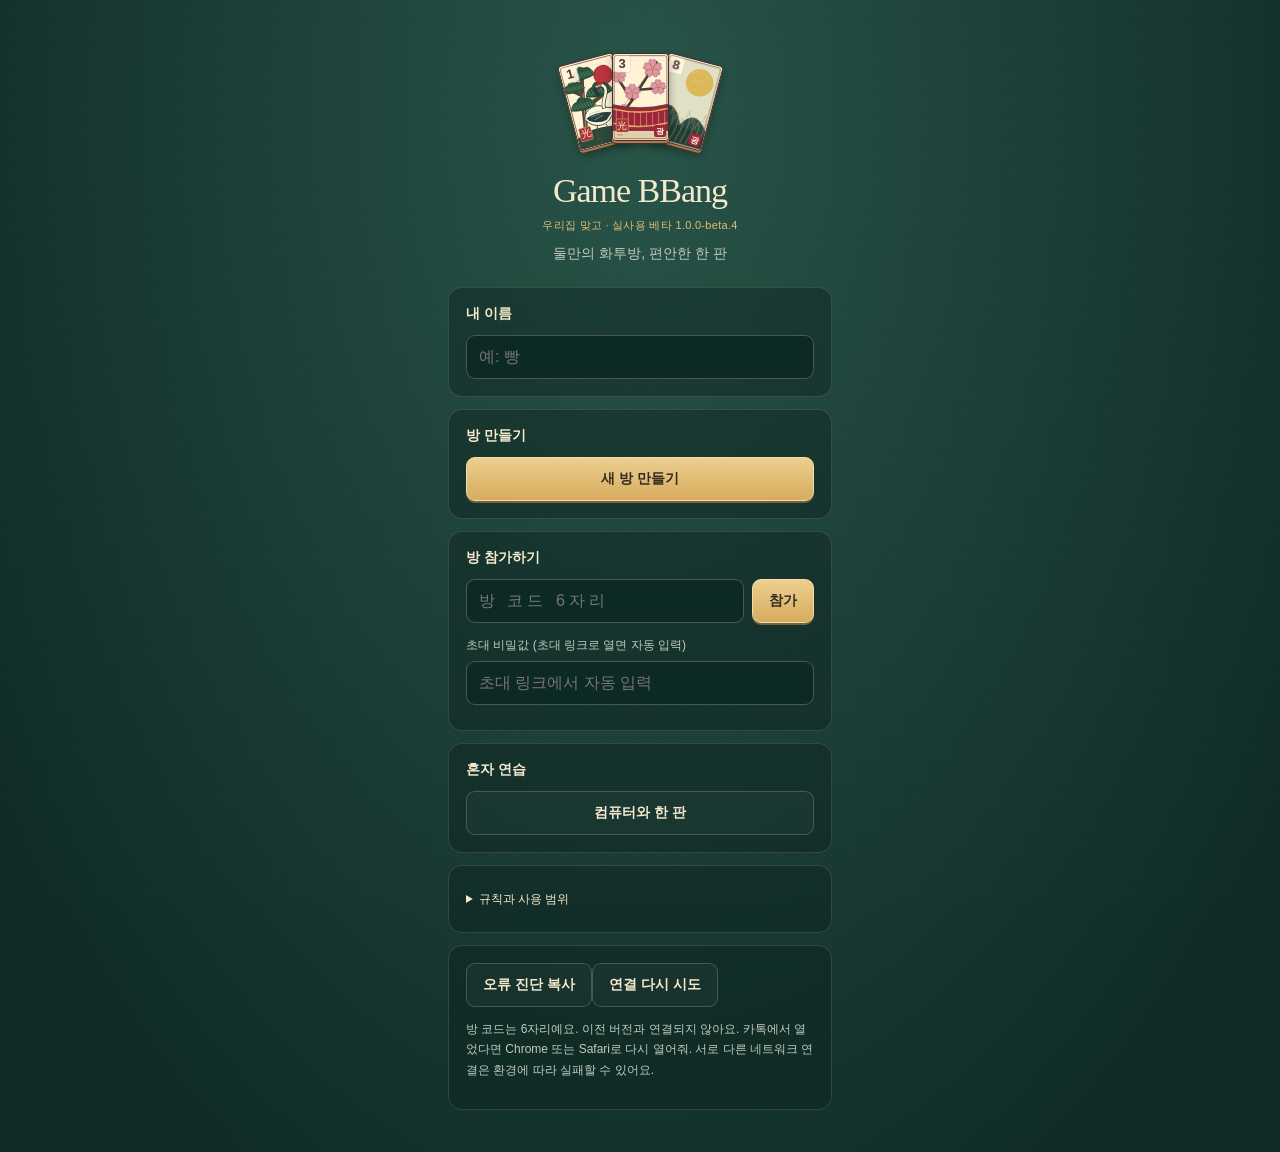
==== commit 2887fff3: "Polish card art, inspection and table layout" ====
--- a/index.html
+++ b/index.html
@@ -5,7 +5,7 @@
 <meta name="viewport" content="width=device-width,initial-scale=1">
 <title>Game BBang · 우리집 맞고</title>
 <script src="peerjs.min.js"></script>
-<link rel="stylesheet" href="style.css?v=1.0.0-beta.3">
+<link rel="stylesheet" href="style.css?v=1.0.0-beta.4">
 </head>
 <body>
 <div id="updateNotice" role="status"></div>
@@ -52,19 +52,20 @@
 <div id="status" role="status" aria-live="polite"></div>
   <div id="shakeBar" class="row" style="justify-content:center;flex-wrap:wrap"></div>
   <div id="hand"></div>
-  <details class="toolsPanel"><summary>도구 · 설정</summary>  <div class="gameTools"><button class="btn2" id="zoomButton" aria-pressed="false" onclick="toggleCardZoom()">패 크게</button><button class="btn2" onclick="showCaptures()">획득 패 보기</button><button class="btn2" id="soundButton" aria-pressed="false" onclick="toggleSound()">소리 켜기</button><button class="btn2" onclick="copyDiagnostics()">오류 진단</button><button class="btn2" onclick="shareInvite()" id="inGameShare">초대 공유</button></div></details>
+  <details class="toolsPanel"><summary>도구 · 설정</summary>  <div class="gameTools"><button class="btn2" id="zoomButton" aria-pressed="false" onclick="toggleCardZoom()">패 크게</button><button class="btn2" id="beginnerButton" aria-pressed="false" onclick="toggleBeginner()">초보자 설명 켜기</button><button class="btn2" onclick="showCardPicker()">패 자세히</button><button class="btn2" onclick="showCaptures()">획득 패 보기</button><button class="btn2" id="soundButton" aria-pressed="false" onclick="toggleSound()">소리 켜기</button><button class="btn2" onclick="copyDiagnostics()">오류 진단</button><button class="btn2" onclick="shareInvite()" id="inGameShare">초대 공유</button></div></details>
   <details id="history"><summary>이번 판 진행 기록 <span id="historyCount"></span></summary><div id="historyList" aria-live="polite"></div></details>
   <details id="gameHelp"><summary>게임 방법과 점수</summary><p>같은 월을 맞춰요. 노란 테두리는 바닥과 맞는 패, 파란 테두리는 선택할 패예요. Tab·Enter·스페이스로도 선택할 수 있어요.</p><div class="rules"><b>BBang 기본 맞고 1 · 실사용 베타</b><p>48장, 손패 10장씩, 바닥 8장. 손이나 바닥에 같은 월 4장이 있으면 다시 나눠요. 총통은 사용하지 않아요.</p><p>7점부터 고/스톱. 1고 +1점, 2고 이상 +2점. 3고부터 ×2, 4고 ×4… 마지막 손패로 새로 난 경우 자동 스톱. 고 이후 점수가 오르지 않고 패를 모두 쓰면 나가리.</p><p>3광 3점(비 포함 2), 4광 4, 5광 15. 열끗·띠는 5장부터 1점씩. 고도리 5, 홍단·청단·초단 각 3. 피는 10장부터 1점씩, 쌍피는 2장.</p><p>쪽·따닥·바닥 같은 월 3장 먹기·싹쓸이는 상대 피 한 장씩 가져와요. 쌍피만 있으면 그 한 장을 가져와요. 바닥 3장이 처음부터 깔린 경우도 동일해요. 자뻑 추가 보너스·3뻑 승리는 없어요. 마지막 전체 차례는 싹쓸이 보너스 없음.</p><p>피박: 이긴 사람 피 점수 있음, 상대 피 1~5. 광박: 이긴 사람 광 점수 있음, 상대 광 0. 멍박: 이긴 사람 열끗 7장 이상. 고박: 진 사람이 고 선언. 각 ×2.</p><p>흔들기: 내 차례 손에 같은 월 3장이 있으면 공개 선언. 월마다 판당 한 번, 승리 시 ×2. 폭탄·9월 열끗 쌍피 전환은 사용하지 않아요. 나가리마다 다음 판 배율 ×2 누적.</p><p>돈·환전·결제 없는 개인용 점수 게임. 방장은 전체 패를 관리하므로 부정행위 방지용 경쟁 서비스가 아니에요.</p></div></details>
 </div>
+<dialog id="cardDetailDialog" aria-labelledby="cardDetailTitle"><h2 id="cardDetailTitle">패 자세히 보기</h2><div id="cardDetailContents"></div><button class="btn" onclick="$('cardDetailDialog').close()">닫기</button></dialog>
 <dialog id="diagnosticDialog" aria-labelledby="diagnosticTitle"><h2 id="diagnosticTitle">오류 진단</h2><p id="diagnosticStatus"></p><textarea id="diagnosticText" readonly aria-label="개인정보를 제외한 오류 진단"></textarea><button class="btn" onclick="$('diagnosticDialog').close()">닫기</button></dialog>
 <dialog id="captureDialog" aria-labelledby="captureTitle"><h2 id="captureTitle">획득 패 자세히</h2><div id="captureContents"></div><button class="btn" onclick="$('captureDialog').close()">닫기</button></dialog>
 <dialog id="exitConfirm" aria-labelledby="exitTitle"><h2 id="exitTitle">게임방을 나갈까?</h2><p id="exitMessage"></p><div class="row"><button type="button" class="btn2" onclick="$('exitConfirm').close()">계속 게임</button><button type="button" class="btn" onclick="leaveGame()">나가기</button></div></dialog>
 <div id="modal" role="dialog" aria-modal="true" aria-label="선택 및 판 결과"><div class="box" id="mbox"></div></div>
 <div id="toast"></div><div id="sharing"><span id="shareMessage" role="status"></span><input id="inviteLink" aria-label="복사할 초대 주소" readonly hidden></div>
 
-<script src="engine.js?v=1.0.0-beta.3"></script>
-<script src="network.js?v=1.0.0-beta.3"></script>
-<script src="artwork.js?v=1.0.0-beta.3"></script>
-<script src="ui.js?v=1.0.0-beta.3"></script>
+<script src="engine.js?v=1.0.0-beta.4"></script>
+<script src="network.js?v=1.0.0-beta.4"></script>
+<script src="artwork.js?v=1.0.0-beta.4"></script>
+<script src="ui.js?v=1.0.0-beta.4"></script>
 </body>
 </html>
--- a/style.css
+++ b/style.css
@@ -1 +1,10 @@
 *{box-sizing:border-box} :root{color-scheme:dark;--ink:#f4e9cc;--gold:#e1bd72;--felt:#173e34;--line:#c6ac7333;--muted:#c1cbbd}body{margin:0;background:radial-gradient(ellipse at 50% 10%,#285448,#102b26 85%);color:var(--ink);font-family:"Pretendard","Apple SD Gothic Neo","Malgun Gothic",sans-serif;min-height:100vh;touch-action:manipulation;-webkit-user-select:none;user-select:none}body:before{content:"";position:fixed;inset:0;pointer-events:none;opacity:.045;background-image:url("data:image/svg+xml,%3Csvg xmlns='http://www.w3.org/2000/svg' width='6' height='6'%3E%3Cpath d='M0 0h1v1H0zm3 3h1v1H3z' fill='%23ffffff'/%3E%3C/svg%3E")}button,input{font:inherit}button{cursor:pointer;border:0;border-radius:9px;padding:11px 16px;min-height:44px;font-size:14px;font-weight:700;touch-action:manipulation}button:disabled{opacity:.52;cursor:default}button:focus-visible,summary:focus-visible{outline:3px solid #90d9e6;outline-offset:3px}.btn{background:linear-gradient(#edcf91,#d7ac5d);color:#322b20;border:1px solid #f5ddaa;box-shadow:0 2px 0 #77613e}.btn2{background:#ffffff08;color:var(--ink);border:1px solid #d2c09844}.btnr{background:#a93342;color:#fff5e1;border:1px solid #d1777e}.row{display:flex;gap:8px;align-items:center}.row>input{min-width:0;flex:1}.row>button{flex-shrink:0;white-space:nowrap}input{padding:12px;border:1px solid #ccba8c55;border-radius:9px;background:#0d2923;color:#fff3d2;width:100%;font-size:16px;user-select:text}label{display:block;font-size:12px;color:var(--muted);margin:14px 0 7px}h1,h2,h3,p{overflow-wrap:anywhere}#lobby{position:relative;max-width:420px;margin:auto;padding:30px 18px}#lobby h1{text-align:center;font-family:Georgia,serif;font-size:34px;font-weight:500;letter-spacing:-1px;margin:6px 0 8px}.build{text-align:center;color:var(--gold);font-size:11px;letter-spacing:.3px;margin:0 0 12px}.sub{text-align:center;font-size:14px;color:var(--muted);margin:0 0 24px}.lobby-mark{display:flex;justify-content:center;align-items:center;height:110px;margin:2px 0 16px}.lobby-mark .card{--w:57px;transform:rotate(-15deg) translate(12px,4px)}.lobby-mark .card:nth-child(2){transform:translateY(-4px);z-index:1}.lobby-mark .card:nth-child(3){transform:rotate(15deg) translate(-12px,4px)}.panel{background:#0a201c66;border:1px solid var(--line);border-radius:14px;padding:17px;margin-bottom:12px}.panel h3{font-size:14px;font-weight:600;margin:0 0 12px}.panel p{font-size:12px;line-height:1.7;color:var(--muted)}.code{font-size:34px;font-weight:800;letter-spacing:6px;text-align:center;color:var(--gold);margin:16px 0}.muted{font-size:12px;color:var(--muted);line-height:1.6}details{font-size:12px;line-height:1.7}summary{cursor:pointer;min-height:32px;align-content:center}#game{display:none;position:relative;max-width:760px;margin:auto;padding:8px 10px 24px}.top{display:flex;justify-content:space-between;gap:5px;align-items:center;font-size:11px;line-height:1.6;flex-wrap:wrap;padding:2px}.top b{color:var(--gold)}#conn{font-size:10px;color:#b9d6bb}#game>.exitRow{text-align:right;height:36px}#game>.exitRow button{min-height:32px;padding:5px 10px;font-size:11px}.player{border:1px solid #d6be7a22;background:#0a241e80;border-radius:12px;padding:9px;margin:4px 0}.phead{display:flex;align-items:center;gap:6px;justify-content:space-between;font-size:13px;flex-wrap:wrap;min-height:22px}.phead .sc{font-size:21px;font-weight:800;color:var(--gold);font-variant-numeric:tabular-nums}.turnmark{display:inline-flex;align-items:center;font-size:10px;color:#292a20;background:var(--gold);padding:1px 6px;border-radius:10px;margin-left:5px;font-weight:700}.caps{display:flex;gap:5px;flex-wrap:wrap;max-width:100%;margin-top:5px;min-height:12px}.cg{display:flex;align-items:center;gap:4px;border-radius:5px;padding:2px 4px;background:#0002;max-width:100%}.cg .cards{display:flex;align-items:flex-end}.cg .cards .card{--w:22px;margin-right:-15px;box-shadow:none}.cg .cards .card:last-child{margin-right:0}.cg .cnt{font-size:10px;color:var(--muted);white-space:nowrap}.cg .cards .card .mo,.cg .cards .card .sym,.cg .cards .card .nm{display:none}.items{font-size:10px;color:#c1cbbd;margin-top:4px;line-height:1.5;min-height:0}.backs{display:flex}.backs .card{--w:18px;margin-right:-12px;box-shadow:none}.backs .card:last-child{margin-right:0}#table{position:relative;display:flex;flex-wrap:wrap;justify-content:center;align-content:center;gap:11px 9px;min-height:207px;margin:9px 0;padding:15px 8px;border:1px solid #d9c18b55;border-radius:25px;background:radial-gradient(ellipse,#2c6150,#214c40 75%);box-shadow:inset 0 0 0 4px #173d3299,inset 0 7px 18px #0003}#table:before{content:"우리집 맞고";position:absolute;inset:0;display:grid;place-items:center;pointer-events:none;font-size:25px;letter-spacing:6px;color:#d6c18a0c;font-weight:800}.stack{display:flex;flex-direction:column;isolation:isolate}.stack .card+.card{margin-top:calc(var(--w)*-1.08)}.deck{display:flex;flex-direction:column;align-items:center;justify-content:center;gap:4px;font-size:10px;color:#e4d9b9;margin-right:5px}.deck .card{box-shadow:2px 2px #b59f7b,4px 4px #4d332e,5px 5px 6px #0007}#hand{display:flex;flex-wrap:wrap;justify-content:center;gap:8px 6px;max-width:336px;margin:auto;padding:8px 0 12px} .card{--w:36px;position:relative;width:var(--w);height:calc(var(--w)*1.55);border-radius:4px;display:inline-flex;flex:none;overflow:visible;isolation:isolate;border:1px solid #462e2e;background:#fff2d8;color:#292820;box-shadow:0 2px 0 #5d352b,0 4px 6px #0005;padding:0;min-height:0;vertical-align:middle;font-size:calc(var(--w)*.19);transition:transform .14s ease,box-shadow .14s ease}.card .art{position:absolute;inset:0;width:100%;height:100%;border-radius:3px;z-index:0;pointer-events:none}.card .mo{position:absolute;left:3px;top:3px;z-index:1;min-width:1.2em;text-align:center;font-size:1.1em;font-weight:900;background:#fff6e3eb;color:#56362e;border-radius:2px;line-height:1.25}.card .sym{position:absolute;right:2px;bottom:12px;z-index:1;border-radius:2px;padding:1px 2px;background:#fff8e5e8;color:#553c2c;font-size:.78em;line-height:1.2;font-weight:800}.card .nm{position:absolute;bottom:0;left:0;right:0;z-index:1;font-size:clamp(8px,calc(var(--w)*.15),11px);line-height:1.2;background:#fff7dfed;color:#443d30;text-align:center;border-radius:0 0 3px 3px}.card.k-gwang .sym,.card.k-hong .sym{background:#9f2538;color:#fff6dd}.card.k-cheong .sym{background:#204d7c;color:#fff6dd}.card.k-ssang .sym{background:#514166;color:#fff6dd}.card.back{background:#752330;overflow:hidden}.card.match{box-shadow:0 0 0 2px #f0cd7a,0 3px 8px #0008}.card.match:after{content:"·";position:absolute;right:1px;top:0;z-index:2;color:#402f14;background:#f0cd7a;font-size:15px;font-weight:900;line-height:12px;width:12px;text-align:center;border-radius:0 3px 0 6px}.card.sel{transform:translateY(-7px);outline:3px solid #fff1b8;outline-offset:2px}.card.opt{outline:3px solid #83d7e3;outline-offset:2px;cursor:pointer}.card.lastf{outline:2px solid #ec9a58;outline-offset:1px}.card.playable{cursor:pointer}.card.playable:active{transform:translateY(-5px)}button.card:focus-visible{outline:3px solid #9de2ed;outline-offset:4px;z-index:3}#hand .card{--w:58px}#table .card{--w:48px}#game.largeCards #hand .card{--w:64px}#game.largeCards #table .card{--w:54px}#lastPlay{display:flex;justify-content:center;align-items:center;gap:5px;font-size:10px;color:var(--muted);flex-wrap:wrap;min-height:32px;margin:4px 0}#lastPlay .card{--w:22px}#lastPlay .card .mo,#lastPlay .card .sym,#lastPlay .card .nm{display:none}#status{font-size:14px;line-height:1.6;text-align:center;padding:9px 7px 3px;font-weight:600;min-height:34px}#status .muted{display:block;font-size:10px}#shakeBar button{font-size:11px;padding:7px 10px;min-height:36px}.toolsPanel,#history,#gameHelp{border-top:1px solid var(--line);padding:9px 2px;font-size:12px;color:var(--muted);margin-top:3px}.toolsPanel summary{text-align:center;color:var(--ink)}.gameTools{display:flex;gap:6px;flex-wrap:wrap;justify-content:center;padding:9px 0}.gameTools button{font-size:12px;padding:8px 10px}.rules p{font-size:12px;line-height:1.8}#historyList{max-height:180px;overflow:auto;line-height:1.6}#historyList p{margin:4px 0;padding:4px 0;border-bottom:1px solid #ffffff12}#modal{position:fixed;inset:0;background:#081b18cf;backdrop-filter:blur(3px);display:none;align-items:center;justify-content:center;z-index:20;padding:16px}#modal .box{background:#173e34;border:1px solid #d6b56c99;border-radius:20px;padding:25px 18px 18px;max-width:390px;width:100%;text-align:center;max-height:88dvh;overflow:auto;overscroll-behavior:contain;box-shadow:0 16px 70px #0008}#modal h2{margin:0 0 15px;font-family:Georgia,serif;font-size:25px;color:#f6dc9d}#modal .opts{display:flex;justify-content:center;gap:14px;margin:17px 0;flex-wrap:wrap}#modal .opts .card{--w:68px}#modal .opts>button:not(.card){min-width:106px;min-height:60px;border-radius:12px}#modal table{width:100%;border-collapse:collapse;margin:15px 0;font-size:13px;text-align:left}#modal td{border-bottom:1px solid #d4c09422;padding:6px}#modal td:last-child{text-align:right}#modal tr:last-child{background:#e5c67d13}#modal tr:last-child td{padding:13px 6px}#modal tr:last-child b{font-size:25px!important;color:#f2d18d!important}.resultScore{font-size:46px;font-weight:800;color:var(--gold);line-height:1.15;margin:12px 0 5px}.resultScore small{font-size:15px;margin-left:4px}.modalActions{border-top:1px solid var(--line);display:flex;justify-content:center;flex-wrap:wrap;gap:7px;margin-top:18px;padding-top:13px}.modalActions button{font-size:11px;min-height:38px;padding:8px 10px}.decisionHint{font-size:12px;line-height:1.7;color:var(--muted);margin-top:6px}#toast{position:fixed;top:36%;left:50%;transform:translate(-50%,-50%);max-width:90vw;white-space:normal;background:#efcd87;color:#382b1f;font-size:24px;font-weight:900;letter-spacing:1px;padding:17px 28px;border:1px solid #fff0bf;border-radius:12px;box-shadow:0 8px 32px #0007;display:none;z-index:30;pointer-events:none}dialog{max-width:600px;width:calc(100% - 24px);max-height:85dvh;overflow:auto;border:1px solid #d6b56c99;border-radius:16px;background:#173e34;color:var(--ink);padding:20px}dialog::backdrop{background:#071c17cc}#exitConfirm{max-width:360px}#exitConfirm h2{margin:0 0 12px;font-size:21px}#exitConfirm p{font-size:14px;line-height:1.7}#exitConfirm .row{justify-content:flex-end;flex-wrap:wrap}#captureDialog .cards{flex-wrap:wrap;gap:7px}#captureDialog .cg{flex-wrap:wrap;gap:10px;margin-bottom:12px;padding:7px}#captureDialog .cards .card{--w:56px;margin-right:0}#captureDialog .card .mo,#captureDialog .card .sym,#captureDialog .card .nm{display:block}#captureDialog .cnt{font-size:13px}#diagnosticText{user-select:text;width:100%;height:250px;color:#222;background:#fff;font-size:12px}#globalNotice,#updateNotice{position:sticky;top:0;z-index:60;background:#f0d79a;color:#29251c;padding:10px;text-align:center;font-size:13px;overflow-wrap:anywhere}#globalNotice:empty,#updateNotice:empty{display:none}#updateNotice{z-index:59;background:#284f67;color:#fff}.connectionWarning{background:#efd493;color:#322c20;border-radius:8px;padding:10px}.connectionWarning+.btn2{margin-bottom:8px}#connectionHelp[hidden]{display:none}#sharing{position:fixed;bottom:8px;left:5%;width:90%;z-index:70;background:#163a2e;border-radius:8px;padding:0 6px}#sharing:has(#shareMessage:empty){display:none}#sharing input{user-select:text}.fx-layer{position:fixed;inset:0;pointer-events:none;z-index:18;overflow:hidden}.fx-card{position:absolute;pointer-events:none;margin:0!important;transform-origin:top left}.fx-pending{opacity:0!important}@media(hover:hover){.card.playable:hover{transform:translateY(-5px)}}@media(max-width:360px){#game{padding:6px 8px 18px}#hand .card{--w:51px}#hand{max-width:294px;gap:7px 6px}#table .card{--w:43px}#table{min-height:189px;gap:10px 7px}#game.largeCards #hand{max-width:100%}#game.largeCards #hand .card{--w:59px}#game.largeCards #table .card{--w:49px}.phead{font-size:12px}#lobby{padding:24px 16px}.card .nm{font-size:.72em}}@media(min-width:680px){#game{padding:14px 20px 30px}#table{min-height:240px}#table .card{--w:58px}#hand{max-width:100%;gap:7px}#hand .card{--w:60px}#game.largeCards #hand{max-width:100%}#game.largeCards #hand .card{--w:64px}.player{padding:12px}#lobby{padding-top:44px}}@media(prefers-reduced-motion:reduce){*,*:before,*:after{transition:none!important;animation:none!important;scroll-behavior:auto!important}.fx-layer{display:none}}
+
+/* Illustration finishing pass: retain generous touch targets, reclaim card canvas. */
+body:not(.beginner) .card .nm{display:none}body:not(.beginner) .card:not(.k-gwang):not(.k-ssang) .sym{display:none}.card .mo{font-size:12px;min-width:15px;top:2px;left:2px;line-height:1.25;box-shadow:0 0 0 1px #dcc7a266}.card{box-shadow:0 2px 0 #a67b51,0 3px 0 #4d3028,0 5px 8px #0005;background:#f8e7c2}.card.playable:active{transform:translateY(-2px);box-shadow:0 1px 0 #543a2c,0 2px 3px #0004}.card .sym{bottom:3px}.beginner .card .sym{bottom:13px}.card.back{box-shadow:0 2px 0 #ad8052,0 3px 0 #543729,0 5px 8px #0005}
+#table{display:grid;grid-template-columns:repeat(5,minmax(0,1fr));gap:11px 5px;justify-items:center;align-items:center;align-content:center;min-height:204px;padding:12px 6px}.stack{position:relative;flex-direction:row;justify-content:center;align-items:center;max-width:100%;min-height:calc(var(--w,48px)*1.55)}.stack .card+.card{margin-top:0;margin-left:calc(var(--w)*-.67)}.stack .card:nth-child(2){transform:translateY(6px)}.stack .card:nth-child(3){transform:translateY(12px)}.stack .card:nth-child(4){transform:translateY(18px)}.stack .card .sym{right:1px;font-size:8px}.stack .card{--w:43px!important}.stack:has(.card:nth-child(3)){min-height:90px}.deck{margin:0;align-self:center}.deck .card{--w:43px!important}#hand{max-width:346px;gap:8px 7px;padding:9px 0 12px}#hand .card{--w:60px}#lastPlay{min-height:26px;font-size:9px;margin:0}#lastPlay[hidden]{display:none}.player{padding:7px 9px}.phead .sc{font-size:20px}.items:empty{display:none}.caps:empty{margin-top:0;min-height:0}#status{padding-top:7px;font-size:13px}#status .muted{display:none}#cardDetailDialog{text-align:center}.inspectGrid{display:flex;gap:12px 9px;flex-wrap:wrap;justify-content:center;padding:8px 0 18px}.inspectGrid .card{--w:58px}.cardPortrait{display:flex;justify-content:center;margin:20px 0}.cardPortrait .card{--w:150px}.cardPortrait .card .mo{font-size:22px}.cardPortrait .card .sym{font-size:14px}.cardPortrait .card .nm{font-size:16px}#cardDetailDialog p{line-height:1.7;font-size:14px}#cardDetailDialog h3{font-size:17px}#cardDetailDialog>.btn{margin-top:16px}#cardDetailDialog .inspectGrid .card:focus-visible{outline:3px solid #a0e0eb;outline-offset:3px}.fx-event{position:fixed;left:50%;top:34%;transform:translate(-50%,-50%);z-index:31;pointer-events:none;font-size:28px;font-weight:900;color:#f7dd9f;text-shadow:0 2px 1px #63302d;background:#193d31e8;padding:12px 24px;border-radius:12px;border:1px solid #dbb973}.fx-event[data-kind="sweep"]{border-color:#9bdbcf;color:#c2f2e8}.fx-event[data-kind="ttadak"]{border-color:#e6a28c;color:#ffceb5}
+@media(max-width:360px){#hand{max-width:296px;gap:8px 7px}#hand .card{--w:52px}#table{grid-template-columns:repeat(4,minmax(0,1fr));gap:10px 5px;min-height:202px}.stack .card,.deck .card{--w:42px!important}.stack:has(.card:nth-child(3)){min-height:86px}.card .mo{font-size:11px}#game.largeCards #hand .card{--w:60px}}
+@media(min-width:680px){#table{grid-template-columns:repeat(6,minmax(0,1fr));min-height:224px;gap:15px 8px}.stack .card,.deck .card{--w:57px!important}.stack:has(.card:nth-child(3)){min-height:105px}#hand{max-width:100%;gap:9px}#hand .card{--w:62px}.card .mo{font-size:13px}}
+
+/* A stacked card exposes its complete month/type header, not just a thin art sliver. */
+.stack{flex-direction:column}.stack .card{--w:44px!important}.stack .card+.card{margin-left:0;margin-top:calc(var(--w)*-1.12)}.stack .card:nth-child(n){transform:none}.stack .card .mo{font-size:11px}.stack .card .sym{display:block!important;top:2px;bottom:auto;right:2px;left:auto;font-size:8px;line-height:1.25;padding:1px 2px}.stack:has(.card:nth-child(3)){min-height:106px}.deck .card{--w:44px!important}@media(min-width:680px){.stack .card,.deck .card{--w:57px!important}.stack .card .mo{font-size:13px}.stack .card .sym{font-size:10px}.stack:has(.card:nth-child(3)){min-height:137px}}
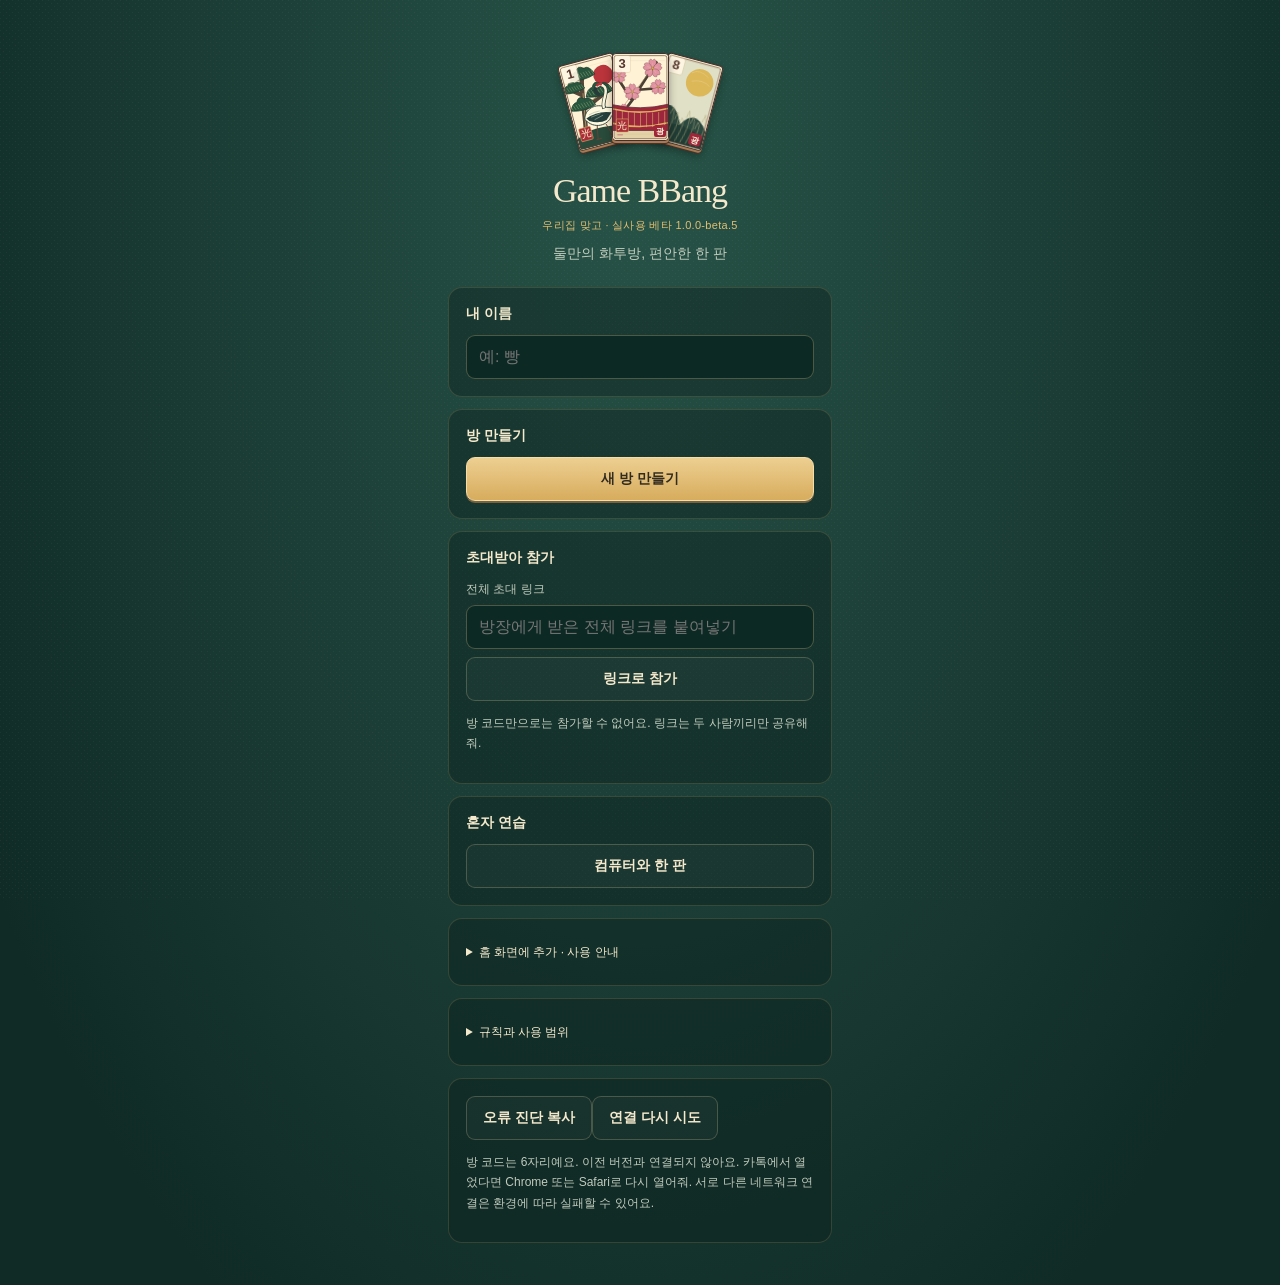
==== commit ea62074c: "Prepare beta 5 for reliable private play" ====
--- a/index.html
+++ b/index.html
@@ -2,13 +2,14 @@
 <html lang="ko">
 <head>
 <meta charset="utf-8">
-<meta name="viewport" content="width=device-width,initial-scale=1">
+<meta name="viewport" content="width=device-width,initial-scale=1,viewport-fit=cover"><meta name="theme-color" content="#173e34"><meta name="apple-mobile-web-app-title" content="Game BBang"><link rel="icon" href="icon.svg" type="image/svg+xml"><link rel="apple-touch-icon" href="icon-192.png">
 <title>Game BBang · 우리집 맞고</title>
 <script src="peerjs.min.js"></script>
-<link rel="stylesheet" href="style.css?v=1.0.0-beta.4">
+<link rel="stylesheet" href="style.css?v=1.0.0-beta.5">
 </head>
 <body>
 <div id="updateNotice" role="status"></div>
+<div id="storageNotice" role="alert"></div>
 <div id="globalNotice" role="status" aria-live="polite"></div>
 <div id="lobby">
   <div class="lobby-mark" id="lobbyMark" aria-hidden="true"></div><h1>Game BBang</h1><p class="build">우리집 맞고 · 실사용 베타 <span id="versionLabel"></span></p>
@@ -19,8 +20,9 @@
   </div>
   <div class="panel" id="hostPanel">
     <h3>방 만들기</h3>
-    <button class="btn" style="width:100%" onclick="startHost()">새 방 만들기</button>
+    <button class="btn" style="width:100%" onclick="requestNewHost()">새 방 만들기</button>
     <div id="resumeBox" style="margin-top:8px;display:none"><button class="btn2" style="width:100%" onclick="startHost(true)">이전 판 이어하기 (<span id="resumeCode"></span>)</button></div>
+    <div id="archiveBox" hidden><button class="btn2 fullWidth" onclick="requestArchivedHost()">이전 방 보관본 이어하기</button></div>
     <div id="hostWait" style="display:none">
       <div class="muted" style="margin-top:12px">상대에게 초대 링크를 둘끼리만 공유해줘</div>
       <div class="code" id="hostCode">----</div>
@@ -28,44 +30,42 @@
       <div class="muted" id="hostMsg" style="margin-top:8px;text-align:center">상대 접속 기다리는 중...</div>
     </div>
   </div>
-  <div class="panel">
-    <h3>방 참가하기</h3>
-    <div class="row"><input id="joinCode" maxlength="6" placeholder="방 코드 6자리" style="text-transform:uppercase;letter-spacing:4px"><button class="btn" onclick="startGuest()">참가</button></div>
-    <label for="joinSecret">초대 비밀값 (초대 링크로 열면 자동 입력)</label><input id="joinSecret" type="password" autocomplete="off" placeholder="초대 링크에서 자동 입력"><div class="muted" id="joinMsg" style="margin-top:8px"></div>
-  </div>
+  <div class="panel"><h3>초대받아 참가</h3><div id="directInviteBox" hidden><p>초대 정보를 확인했어요. 이름을 쓰고 참가해줘.</p><button class="btn" onclick="startGuest()">초대받은 방 참가</button></div><label for="invitePaste">전체 초대 링크</label><input id="invitePaste" type="password" autocomplete="off" spellcheck="false" maxlength="2048" placeholder="방장에게 받은 전체 링크를 붙여넣기"><button class="btn2 fullWidth" onclick="joinPastedInvite()">링크로 참가</button><p class="muted">방 코드만으로는 참가할 수 없어요. 링크는 두 사람끼리만 공유해줘.</p><input id="joinCode" hidden><input id="joinSecret" type="password" hidden autocomplete="off"><div id="joinMsg" role="status"></div><div id="recentBox" hidden><hr><button class="btn2 fullWidth" onclick="rejoinRecent()">최근 방으로 돌아가기 (<span id="recentCode"></span>)</button><p class="muted">초대 정보는 이 브라우저에만 저장해요. 공유 기기에서는 아래에서 지울 수 있어요.</p><button class="btn2" onclick="forgetRecent()">최근 초대 정보 지우기</button></div></div>
   <div class="panel">
     <h3>혼자 연습</h3>
     <button class="btn2" style="width:100%" onclick="startBot()">컴퓨터와 한 판</button>
   </div>
-  <details class="panel"><summary>규칙과 사용 범위</summary><div class="rules"><b>BBang 기본 맞고 1 · 실사용 베타</b><p>48장, 손패 10장씩, 바닥 8장. 손이나 바닥에 같은 월 4장이 있으면 다시 나눠요. 총통은 사용하지 않아요.</p><p>7점부터 고/스톱. 1고 +1점, 2고 이상 +2점. 3고부터 ×2, 4고 ×4… 마지막 손패로 새로 난 경우 자동 스톱. 고 이후 점수가 오르지 않고 패를 모두 쓰면 나가리.</p><p>3광 3점(비 포함 2), 4광 4, 5광 15. 열끗·띠는 5장부터 1점씩. 고도리 5, 홍단·청단·초단 각 3. 피는 10장부터 1점씩, 쌍피는 2장.</p><p>쪽·따닥·바닥 같은 월 3장 먹기·싹쓸이는 상대 피 한 장씩 가져와요. 쌍피만 있으면 그 한 장을 가져와요. 바닥 3장이 처음부터 깔린 경우도 동일해요. 자뻑 추가 보너스·3뻑 승리는 없어요. 마지막 전체 차례는 싹쓸이 보너스 없음.</p><p>피박: 이긴 사람 피 점수 있음, 상대 피 1~5. 광박: 이긴 사람 광 점수 있음, 상대 광 0. 멍박: 이긴 사람 열끗 7장 이상. 고박: 진 사람이 고 선언. 각 ×2.</p><p>흔들기: 내 차례 손에 같은 월 3장이 있으면 공개 선언. 월마다 판당 한 번, 승리 시 ×2. 폭탄·9월 열끗 쌍피 전환은 사용하지 않아요. 나가리마다 다음 판 배율 ×2 누적.</p><p>돈·환전·결제 없는 개인용 점수 게임. 방장은 전체 패를 관리하므로 부정행위 방지용 경쟁 서비스가 아니에요.</p></div></details>
+  <details class="panel"><summary>홈 화면에 추가 · 사용 안내</summary><p>iPhone Safari: 공유 → 홈 화면에 추가. Android Chrome: 메뉴 → 홈 화면에 추가 또는 바로가기 만들기. 두 사람 모두 같은 주소와 같은 브라우저를 사용해줘.</p><p>홈 화면 아이콘으로 열어도 인터넷 연결과 방장 접속이 필요해요. 카톡 인앱에서 생긴 저장은 Chrome/Safari와 공유되지 않을 수 있어요.</p><a href="device-check.html">실제 두 폰 검사·기록</a></details>
+<details class="panel"><summary>규칙과 사용 범위</summary><div class="rules"><b>BBang 기본 맞고 1 · 실사용 베타</b><p>48장, 손패 10장씩, 바닥 8장. 손이나 바닥에 같은 월 4장이 있으면 다시 나눠요. 총통은 사용하지 않아요.</p><p>7점부터 고/스톱. 1고 +1점, 2고 이상 +2점. 3고부터 ×2, 4고 ×4… 마지막 손패로 새로 난 경우 자동 스톱. 고 이후 점수가 오르지 않고 패를 모두 쓰면 나가리.</p><p>3광 3점(비 포함 2), 4광 4, 5광 15. 열끗·띠는 5장부터 1점씩. 고도리 5, 홍단·청단·초단 각 3. 피는 10장부터 1점씩, 쌍피는 2장.</p><p>쪽·따닥·바닥 같은 월 3장 먹기·싹쓸이는 상대 피 한 장씩 가져와요. 쌍피만 있으면 그 한 장을 가져와요. 바닥 3장이 처음부터 깔린 경우도 동일해요. 자뻑 추가 보너스·3뻑 승리는 없어요. 마지막 전체 차례는 싹쓸이 보너스 없음.</p><p>피박: 이긴 사람 피 점수 있음, 상대 피 1~5. 광박: 이긴 사람 광 점수 있음, 상대 광 0. 멍박: 이긴 사람 열끗 7장 이상. 고박: 진 사람이 고 선언. 각 ×2.</p><p>흔들기: 내 차례 손에 같은 월 3장이 있으면 공개 선언. 월마다 판당 한 번, 승리 시 ×2. 폭탄·9월 열끗 쌍피 전환은 사용하지 않아요. 나가리마다 다음 판 배율 ×2 누적.</p><p>돈·환전·결제 없는 개인용 점수 게임. 방장은 전체 패를 관리하므로 부정행위 방지용 경쟁 서비스가 아니에요.</p></div></details>
 <div class="panel"><button class="btn2" onclick="copyDiagnostics()">오류 진단 복사</button><button class="btn2" onclick="reconnectNow()">연결 다시 시도</button><p>방 코드는 6자리예요. 이전 버전과 연결되지 않아요. 카톡에서 열었다면 Chrome 또는 Safari로 다시 열어줘. 서로 다른 네트워크 연결은 환경에 따라 실패할 수 있어요.</p></div>
 </div><!-- info wrapper -->
 <div id="game">
-  <div class="top"><span id="topL"></span><span id="conn"></span></div>
+  <div class="top"><span id="topL"></span><span id="conn"></span></div><div id="saveStatus" role="status" class="muted"></div>
   <div class="exitRow"><button class="btn2" style="font-size:12px;padding:5px 9px" onclick="askExit()">게임방 나가기</button></div>
   <div class="player" id="oppBox"></div>
   <div id="table"></div>
   <div id="lastPlay" aria-label="마지막 차례"></div>
   <div class="player" id="meBox"></div>
-  <div id="connectionHelp" hidden class="panel"><b>연결을 확인 중이에요.</b><p>상대가 돌아올 때까지 진행을 멈춰요. 방장은 초대 링크를 다시 보내고, 참가자는 다시 연결을 눌러줘. 참가자는 최대 5회 자동 재시도해요. 복구가 끝날 때까지 패를 낼 수 없어요.</p><button class="btn2" onclick="reconnectNow()">다시 연결</button></div>
+  <div id="connectionHelp" hidden class="panel"><b>연결을 확인 중이에요.</b><p id="recoveryStatus" role="status"></p><p>상대가 돌아올 때까지 진행을 멈춰요. 방장은 초대 링크를 다시 보내고, 참가자는 다시 연결을 눌러줘. 참가자는 최대 5회 자동 재시도해요. 복구가 끝날 때까지 패를 낼 수 없어요.</p><button class="btn2" onclick="reconnectNow()">다시 연결</button></div>
 
 <div id="status" role="status" aria-live="polite"></div>
   <div id="shakeBar" class="row" style="justify-content:center;flex-wrap:wrap"></div>
   <div id="hand"></div>
-  <details class="toolsPanel"><summary>도구 · 설정</summary>  <div class="gameTools"><button class="btn2" id="zoomButton" aria-pressed="false" onclick="toggleCardZoom()">패 크게</button><button class="btn2" id="beginnerButton" aria-pressed="false" onclick="toggleBeginner()">초보자 설명 켜기</button><button class="btn2" onclick="showCardPicker()">패 자세히</button><button class="btn2" onclick="showCaptures()">획득 패 보기</button><button class="btn2" id="soundButton" aria-pressed="false" onclick="toggleSound()">소리 켜기</button><button class="btn2" onclick="copyDiagnostics()">오류 진단</button><button class="btn2" onclick="shareInvite()" id="inGameShare">초대 공유</button></div></details>
+  <details class="toolsPanel"><summary>도구 · 설정</summary>  <div class="gameTools"><button class="btn2" id="zoomButton" aria-pressed="false" onclick="toggleCardZoom()">패 크게</button><button class="btn2" id="beginnerButton" aria-pressed="false" onclick="toggleBeginner()">초보자 설명 켜기</button><button class="btn2" onclick="showCardPicker()">패 자세히</button><button class="btn2" onclick="showCaptures()">획득 패 보기</button><button class="btn2" id="effectsButton" aria-pressed="true" onclick="toggleEffects()">효과 끄기</button><button class="btn2" id="soundButton" aria-pressed="false" onclick="toggleSound()">소리 켜기</button><button class="btn2" onclick="copyDiagnostics()">오류 진단</button><button class="btn2" onclick="shareInvite()" id="inGameShare">초대 공유</button></div></details>
   <details id="history"><summary>이번 판 진행 기록 <span id="historyCount"></span></summary><div id="historyList" aria-live="polite"></div></details>
   <details id="gameHelp"><summary>게임 방법과 점수</summary><p>같은 월을 맞춰요. 노란 테두리는 바닥과 맞는 패, 파란 테두리는 선택할 패예요. Tab·Enter·스페이스로도 선택할 수 있어요.</p><div class="rules"><b>BBang 기본 맞고 1 · 실사용 베타</b><p>48장, 손패 10장씩, 바닥 8장. 손이나 바닥에 같은 월 4장이 있으면 다시 나눠요. 총통은 사용하지 않아요.</p><p>7점부터 고/스톱. 1고 +1점, 2고 이상 +2점. 3고부터 ×2, 4고 ×4… 마지막 손패로 새로 난 경우 자동 스톱. 고 이후 점수가 오르지 않고 패를 모두 쓰면 나가리.</p><p>3광 3점(비 포함 2), 4광 4, 5광 15. 열끗·띠는 5장부터 1점씩. 고도리 5, 홍단·청단·초단 각 3. 피는 10장부터 1점씩, 쌍피는 2장.</p><p>쪽·따닥·바닥 같은 월 3장 먹기·싹쓸이는 상대 피 한 장씩 가져와요. 쌍피만 있으면 그 한 장을 가져와요. 바닥 3장이 처음부터 깔린 경우도 동일해요. 자뻑 추가 보너스·3뻑 승리는 없어요. 마지막 전체 차례는 싹쓸이 보너스 없음.</p><p>피박: 이긴 사람 피 점수 있음, 상대 피 1~5. 광박: 이긴 사람 광 점수 있음, 상대 광 0. 멍박: 이긴 사람 열끗 7장 이상. 고박: 진 사람이 고 선언. 각 ×2.</p><p>흔들기: 내 차례 손에 같은 월 3장이 있으면 공개 선언. 월마다 판당 한 번, 승리 시 ×2. 폭탄·9월 열끗 쌍피 전환은 사용하지 않아요. 나가리마다 다음 판 배율 ×2 누적.</p><p>돈·환전·결제 없는 개인용 점수 게임. 방장은 전체 패를 관리하므로 부정행위 방지용 경쟁 서비스가 아니에요.</p></div></details>
 </div>
-<dialog id="cardDetailDialog" aria-labelledby="cardDetailTitle"><h2 id="cardDetailTitle">패 자세히 보기</h2><div id="cardDetailContents"></div><button class="btn" onclick="$('cardDetailDialog').close()">닫기</button></dialog>
+<dialog id="newRoomConfirm" aria-labelledby="newRoomTitle"><h2 id="newRoomTitle">저장을 먼저 확인해줘</h2><p id="newRoomMessage"></p><div class="row"><button class="btn2" onclick="$('newRoomConfirm').close()">취소</button><button class="btn" id="newRoomConfirmAction" onclick="confirmNewRoom()">새 방 시작</button></div></dialog>
+<dialog id="cardDetailDialog" aria-labelledby="cardDetailTitle"><h2 id="cardDetailTitle">패 자세히 보기</h2><p id="detailUpdate" class="muted" role="status"></p><div id="cardDetailContents"></div><button class="btn" onclick="$('cardDetailDialog').close()">닫기</button></dialog>
 <dialog id="diagnosticDialog" aria-labelledby="diagnosticTitle"><h2 id="diagnosticTitle">오류 진단</h2><p id="diagnosticStatus"></p><textarea id="diagnosticText" readonly aria-label="개인정보를 제외한 오류 진단"></textarea><button class="btn" onclick="$('diagnosticDialog').close()">닫기</button></dialog>
 <dialog id="captureDialog" aria-labelledby="captureTitle"><h2 id="captureTitle">획득 패 자세히</h2><div id="captureContents"></div><button class="btn" onclick="$('captureDialog').close()">닫기</button></dialog>
 <dialog id="exitConfirm" aria-labelledby="exitTitle"><h2 id="exitTitle">게임방을 나갈까?</h2><p id="exitMessage"></p><div class="row"><button type="button" class="btn2" onclick="$('exitConfirm').close()">계속 게임</button><button type="button" class="btn" onclick="leaveGame()">나가기</button></div></dialog>
 <div id="modal" role="dialog" aria-modal="true" aria-label="선택 및 판 결과"><div class="box" id="mbox"></div></div>
 <div id="toast"></div><div id="sharing"><span id="shareMessage" role="status"></span><input id="inviteLink" aria-label="복사할 초대 주소" readonly hidden></div>
 
-<script src="engine.js?v=1.0.0-beta.4"></script>
-<script src="network.js?v=1.0.0-beta.4"></script>
-<script src="artwork.js?v=1.0.0-beta.4"></script>
-<script src="ui.js?v=1.0.0-beta.4"></script>
+<script src="engine.js?v=1.0.0-beta.5"></script>
+<script src="network.js?v=1.0.0-beta.5"></script>
+<script src="artwork.js?v=1.0.0-beta.5"></script>
+<script src="ui.js?v=1.0.0-beta.5"></script>
 </body>
 </html>
--- a/style.css
+++ b/style.css
@@ -8,3 +8,5 @@
 
 /* A stacked card exposes its complete month/type header, not just a thin art sliver. */
 .stack{flex-direction:column}.stack .card{--w:44px!important}.stack .card+.card{margin-left:0;margin-top:calc(var(--w)*-1.12)}.stack .card:nth-child(n){transform:none}.stack .card .mo{font-size:11px}.stack .card .sym{display:block!important;top:2px;bottom:auto;right:2px;left:auto;font-size:8px;line-height:1.25;padding:1px 2px}.stack:has(.card:nth-child(3)){min-height:106px}.deck .card{--w:44px!important}@media(min-width:680px){.stack .card,.deck .card{--w:57px!important}.stack .card .mo{font-size:13px}.stack .card .sym{font-size:10px}.stack:has(.card:nth-child(3)){min-height:137px}}
+
+#storageNotice{position:sticky;top:0;z-index:85;background:#ffdf9c;color:#342817;padding:11px;font-size:14px;line-height:1.6;border-bottom:2px solid #a34b27}#storageNotice:empty{display:none}#globalNotice{position:relative;top:auto}#saveStatus{font-size:10px;text-align:right;min-height:15px}#game{padding-top:max(8px,env(safe-area-inset-top));padding-left:max(10px,env(safe-area-inset-left));padding-right:max(10px,env(safe-area-inset-right));padding-bottom:max(24px,env(safe-area-inset-bottom))}.fullWidth{width:100%;margin-top:8px}#recentBox{margin-top:14px}#directInviteBox:not([hidden]){border:1px solid #cfb17055;padding:12px;border-radius:10px;margin-bottom:16px}#lobby a{color:#efd49b;line-height:1.8}hr{border:0;border-top:1px solid #c6ac7333;margin:16px 0}.effectsOff *,.effectsOff *:before,.effectsOff *:after{transition:none!important;animation:none!important}#game>.exitRow{height:46px}#game>.exitRow button,.modalActions button{min-height:44px}#newRoomConfirm .row{justify-content:flex-end;flex-wrap:wrap}#newRoomConfirm p{line-height:1.7}
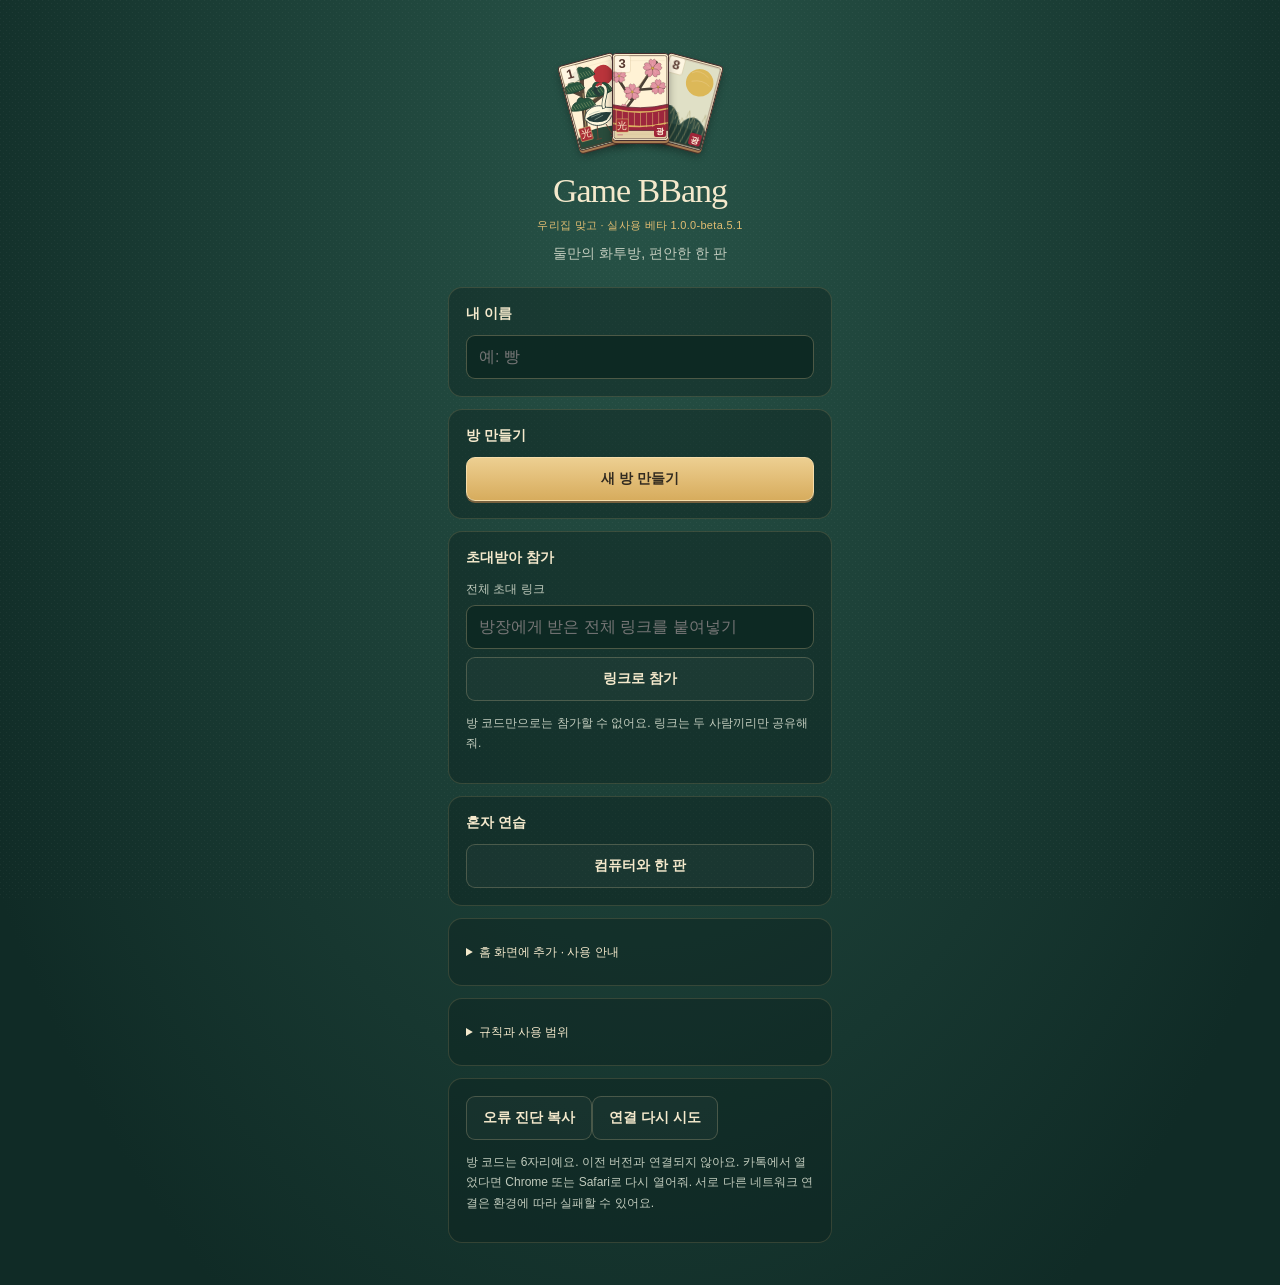
==== commit 8f6cf602: "Fix obscured card choices and lock pointer regression" ====
--- a/index.html
+++ b/index.html
@@ -5,7 +5,7 @@
 <meta name="viewport" content="width=device-width,initial-scale=1,viewport-fit=cover"><meta name="theme-color" content="#173e34"><meta name="apple-mobile-web-app-title" content="Game BBang"><link rel="icon" href="icon.svg" type="image/svg+xml"><link rel="apple-touch-icon" href="icon-192.png">
 <title>Game BBang · 우리집 맞고</title>
 <script src="peerjs.min.js"></script>
-<link rel="stylesheet" href="style.css?v=1.0.0-beta.5">
+<link rel="stylesheet" href="style.css?v=1.0.0-beta.5.1">
 </head>
 <body>
 <div id="updateNotice" role="status"></div>
@@ -35,7 +35,7 @@
     <h3>혼자 연습</h3>
     <button class="btn2" style="width:100%" onclick="startBot()">컴퓨터와 한 판</button>
   </div>
-  <details class="panel"><summary>홈 화면에 추가 · 사용 안내</summary><p>iPhone Safari: 공유 → 홈 화면에 추가. Android Chrome: 메뉴 → 홈 화면에 추가 또는 바로가기 만들기. 두 사람 모두 같은 주소와 같은 브라우저를 사용해줘.</p><p>홈 화면 아이콘으로 열어도 인터넷 연결과 방장 접속이 필요해요. 카톡 인앱에서 생긴 저장은 Chrome/Safari와 공유되지 않을 수 있어요.</p><a href="device-check.html">실제 두 폰 검사·기록</a></details>
+  <details class="panel"><summary>홈 화면에 추가 · 사용 안내</summary><p>iPhone Safari: 공유 → 홈 화면에 추가. Android Chrome: 메뉴 → 홈 화면에 추가 또는 바로가기 만들기. 두 사람 모두 같은 게임 주소를 쓰고, 각자 처음 참가한 브라우저로 돌아와줘.</p><p>홈 화면 아이콘으로 열어도 인터넷 연결과 방장 접속이 필요해요. 카톡 인앱에서 생긴 저장은 Chrome/Safari와 공유되지 않을 수 있어요.</p><a href="device-check.html">실제 두 폰 검사·기록</a></details>
 <details class="panel"><summary>규칙과 사용 범위</summary><div class="rules"><b>BBang 기본 맞고 1 · 실사용 베타</b><p>48장, 손패 10장씩, 바닥 8장. 손이나 바닥에 같은 월 4장이 있으면 다시 나눠요. 총통은 사용하지 않아요.</p><p>7점부터 고/스톱. 1고 +1점, 2고 이상 +2점. 3고부터 ×2, 4고 ×4… 마지막 손패로 새로 난 경우 자동 스톱. 고 이후 점수가 오르지 않고 패를 모두 쓰면 나가리.</p><p>3광 3점(비 포함 2), 4광 4, 5광 15. 열끗·띠는 5장부터 1점씩. 고도리 5, 홍단·청단·초단 각 3. 피는 10장부터 1점씩, 쌍피는 2장.</p><p>쪽·따닥·바닥 같은 월 3장 먹기·싹쓸이는 상대 피 한 장씩 가져와요. 쌍피만 있으면 그 한 장을 가져와요. 바닥 3장이 처음부터 깔린 경우도 동일해요. 자뻑 추가 보너스·3뻑 승리는 없어요. 마지막 전체 차례는 싹쓸이 보너스 없음.</p><p>피박: 이긴 사람 피 점수 있음, 상대 피 1~5. 광박: 이긴 사람 광 점수 있음, 상대 광 0. 멍박: 이긴 사람 열끗 7장 이상. 고박: 진 사람이 고 선언. 각 ×2.</p><p>흔들기: 내 차례 손에 같은 월 3장이 있으면 공개 선언. 월마다 판당 한 번, 승리 시 ×2. 폭탄·9월 열끗 쌍피 전환은 사용하지 않아요. 나가리마다 다음 판 배율 ×2 누적.</p><p>돈·환전·결제 없는 개인용 점수 게임. 방장은 전체 패를 관리하므로 부정행위 방지용 경쟁 서비스가 아니에요.</p></div></details>
 <div class="panel"><button class="btn2" onclick="copyDiagnostics()">오류 진단 복사</button><button class="btn2" onclick="reconnectNow()">연결 다시 시도</button><p>방 코드는 6자리예요. 이전 버전과 연결되지 않아요. 카톡에서 열었다면 Chrome 또는 Safari로 다시 열어줘. 서로 다른 네트워크 연결은 환경에 따라 실패할 수 있어요.</p></div>
 </div><!-- info wrapper -->
@@ -63,9 +63,9 @@
 <div id="modal" role="dialog" aria-modal="true" aria-label="선택 및 판 결과"><div class="box" id="mbox"></div></div>
 <div id="toast"></div><div id="sharing"><span id="shareMessage" role="status"></span><input id="inviteLink" aria-label="복사할 초대 주소" readonly hidden></div>
 
-<script src="engine.js?v=1.0.0-beta.5"></script>
-<script src="network.js?v=1.0.0-beta.5"></script>
-<script src="artwork.js?v=1.0.0-beta.5"></script>
-<script src="ui.js?v=1.0.0-beta.5"></script>
+<script src="engine.js?v=1.0.0-beta.5.1"></script>
+<script src="network.js?v=1.0.0-beta.5.1"></script>
+<script src="artwork.js?v=1.0.0-beta.5.1"></script>
+<script src="ui.js?v=1.0.0-beta.5.1"></script>
 </body>
 </html>
--- a/style.css
+++ b/style.css
@@ -10,3 +10,11 @@
 .stack{flex-direction:column}.stack .card{--w:44px!important}.stack .card+.card{margin-left:0;margin-top:calc(var(--w)*-1.12)}.stack .card:nth-child(n){transform:none}.stack .card .mo{font-size:11px}.stack .card .sym{display:block!important;top:2px;bottom:auto;right:2px;left:auto;font-size:8px;line-height:1.25;padding:1px 2px}.stack:has(.card:nth-child(3)){min-height:106px}.deck .card{--w:44px!important}@media(min-width:680px){.stack .card,.deck .card{--w:57px!important}.stack .card .mo{font-size:13px}.stack .card .sym{font-size:10px}.stack:has(.card:nth-child(3)){min-height:137px}}
 
 #storageNotice{position:sticky;top:0;z-index:85;background:#ffdf9c;color:#342817;padding:11px;font-size:14px;line-height:1.6;border-bottom:2px solid #a34b27}#storageNotice:empty{display:none}#globalNotice{position:relative;top:auto}#saveStatus{font-size:10px;text-align:right;min-height:15px}#game{padding-top:max(8px,env(safe-area-inset-top));padding-left:max(10px,env(safe-area-inset-left));padding-right:max(10px,env(safe-area-inset-right));padding-bottom:max(24px,env(safe-area-inset-bottom))}.fullWidth{width:100%;margin-top:8px}#recentBox{margin-top:14px}#directInviteBox:not([hidden]){border:1px solid #cfb17055;padding:12px;border-radius:10px;margin-bottom:16px}#lobby a{color:#efd49b;line-height:1.8}hr{border:0;border-top:1px solid #c6ac7333;margin:16px 0}.effectsOff *,.effectsOff *:before,.effectsOff *:after{transition:none!important;animation:none!important}#game>.exitRow{height:46px}#game>.exitRow button,.modalActions button{min-height:44px}#newRoomConfirm .row{justify-content:flex-end;flex-wrap:wrap}#newRoomConfirm p{line-height:1.7}
+
+/* Choice targets must be fully exposed. Never force-click an obscured card. */
+#table .stack:has(button.opt){grid-column:span 2;flex-direction:row;gap:10px;align-items:center;justify-content:center;min-height:90px}
+#table .stack:has(button.opt) .card{--w:52px!important;transform:none!important}
+#table .stack:has(button.opt) .card+.card{margin:0}
+.largeCards #table .stack .card,.largeCards #table .deck .card{--w:50px!important}
+.largeCards #table .stack:has(button.opt) .card{--w:60px!important}
+@media(min-width:680px){#table .stack:has(button.opt) .card{--w:64px!important}.largeCards #table .stack .card,.largeCards #table .deck .card{--w:64px!important}.largeCards #table .stack:has(button.opt) .card{--w:72px!important}}
